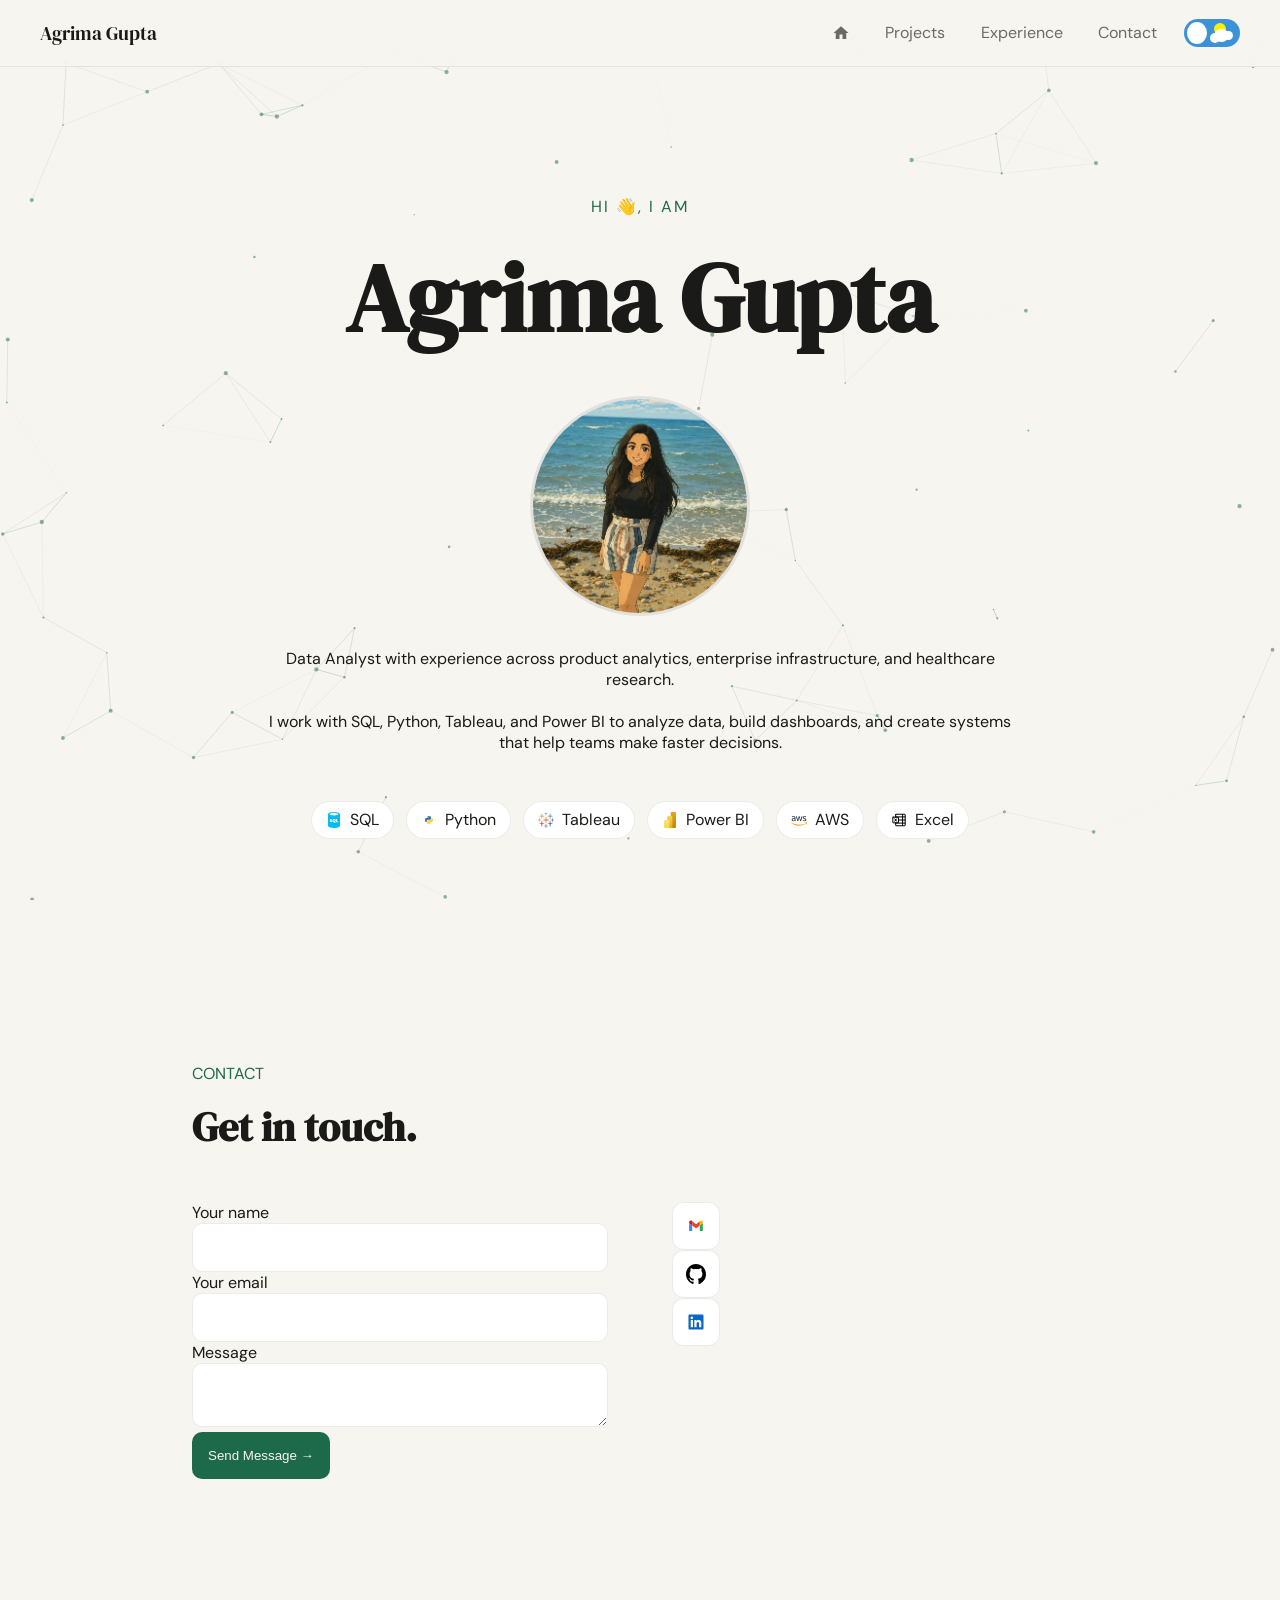
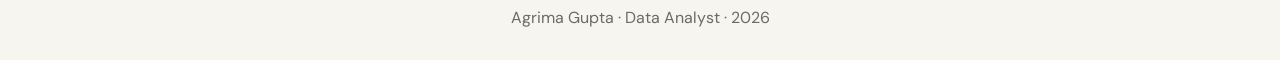
==== index.html @ 303427ef "made changes in style, theme and design" ====
<!DOCTYPE html>
<html lang="en" data-theme="light">
<head>
<meta charset="UTF-8">
<meta name="viewport" content="width=device-width, initial-scale=1.0">
<title>Agrima Gupta</title>

<link href="https://fonts.googleapis.com/css2?family=DM+Serif+Display:ital@0;1&family=DM+Sans:wght@300;400;500&display=swap" rel="stylesheet">
<link rel="stylesheet" href="assets/css/style.css">
</head>

<body>

<canvas id="bg-canvas"></canvas>

<div class="cursor" id="cursor"></div>
<div class="cursor-ring" id="cursorRing"></div>
<div class="scroll-progress" id="scrollProgress"></div>

<!-- NAV -->
<nav>
  <a href="index.html" class="nav-name">Agrima Gupta</a>

  <div class="nav-right">

    <div class="nav-links">
      <a href="index.html" class="nav-icon" aria-label="Home">
        <svg viewBox="0 0 24 24" class="icon">
          <path d="M10 20v-6h4v6h5v-8h3L12 3 2 12h3v8z"/>
        </svg>
      </a>
      <a href="projects.html">Projects</a>
      <a href="experience.html">Experience</a>
      <a href="index.html#contact">Contact</a>
    </div>

    <!-- TOGGLE (UNCHANGED STRUCTURE) -->
    <div class="container">
      <input type="checkbox" id="checkbox">

      <label for="checkbox">
          <!-- Circle that slides left and right to show toggle button state. -->
          <div class="circle"></div>

          <!-- light theme -->
          <div class="light_theme">
              <div class="sun"></div>
              <div class="clouds">
                  <span class="cloud1"></span>
                  <span class="cloud2"></span>
                  <span class="cloud3"></span>
              </div>
          </div>


            <!-- dark theme -->
          <div class="dark_theme">
              <div class="moon"></div>
                <span class="star1"></span>
                <span class="star2"></span>
                <span class="star3"></span>
          </div>     


      </label>
    </div>

  </div>
</nav>

<!-- HERO -->
<div class="hero-wrap">

  <div class="hero hero-new">

    <div class="hero-center">

      <p class="hero-eyebrow">
        Hi 👋, I am
      </p>

      <h1 class="hero-main-title">
        Agrima Gupta
      </h1>

      <div class="photo-area">
        <div class="photo-frame">
          <img src="./assets/images/profile.jpg" alt="Agrima Gupta">
        </div>
      </div>

      <!-- TYPING TEXT -->
      <h2 class="typing-text">
        <span id="typed-text"></span>
      </h2>

      <p class="hero-desc centered-desc">
        Data Analyst with experience across product analytics,
        enterprise infrastructure, and healthcare research.

        <br><br>

        I work with SQL, Python, Tableau, and Power BI to
        analyze data, build dashboards, and create systems
        that help teams make faster decisions.
      </p>

      <!-- SKILLS -->
      <div class="skills-strip centered-skills">

        <span class="skill-tag">
          <img src="assets/icons/sql.svg" alt="">SQL
        </span>

        <span class="skill-tag">
          <img src="assets/icons/python.svg" alt="">Python
        </span>

        <span class="skill-tag">
          <img src="assets/icons/tableau.svg" alt="">Tableau
        </span>

        <span class="skill-tag">
          <img src="assets/icons/powerbi.svg" alt="">Power BI
        </span>

        <span class="skill-tag">
          <img src="assets/icons/aws.svg" alt="">AWS
        </span>

        <span class="skill-tag">
          <img src="assets/icons/excel.svg" alt="">Excel
        </span>

      </div>

    </div>

  </div>

</div>

<!-- CONTACT -->
<section id="contact">

  <div class="fade-in">
    <p class="section-label">Contact</p>
    <h2 class="section-title">Get in touch.</h2>
  </div>

  <div class="contact-layout fade-in">

    <!-- FORM -->
    <form
      action="https://formsubmit.co/agrimagupta2425@gmail.com"
      method="POST"
      class="contact-form"
    >

      <input type="hidden" name="_captcha" value="false">

      <div class="form-group">
        <label class="form-label">Your name</label>
        <input type="text" class="form-input" name="name" required>
      </div>

      <div class="form-group">
        <label class="form-label">Your email</label>
        <input type="email" class="form-input" name="email" required>
      </div>

      <div class="form-group">
        <label class="form-label">Message</label>
        <textarea class="form-textarea" name="message" required></textarea>
      </div>

      <button type="submit" class="form-submit">
        Send Message →
      </button>

    </form>

    <!-- SOCIAL ICONS -->
    <div class="social-icons">

      <a href="mailto:agrimagupta2425@gmail.com" aria-label="Email">
        <img src="assets/icons/mail.svg" alt="">
      </a>

      <a href="https://github.com/Agrima4" target="_blank" aria-label="GitHub">
        <img src="assets/icons/github.svg" alt="">
      </a>

      <a href="https://linkedin.com/in/agrimagupta15" target="_blank" aria-label="LinkedIn">
        <img src="assets/icons/linkedin.svg" alt="">
      </a>

    </div>

  </div>

</section>

<footer>
  <p>Agrima Gupta · Data Analyst · 2026</p>
</footer>
<script src="assets/js/theme.js"></script>
<script src="assets/js/bg.js"></script>
<script src="assets/js/main.js"></script>

</body>
</html>
---- assets/css/style.css ----
/* =========================
   RESET
========================= */
* {
  margin: 0;
  padding: 0;
  box-sizing: border-box;
}

/* =========================
   THEME VARIABLES
========================= */

[data-theme="light"] {
  --bg: #F7F5F0;
  --surface: #FFFFFF;
  --surface2: #F0EDE6;
  --text: #1A1A18;
  --muted: #6B6B65;
  --accent: #1D6A4A;
  --accent-light: #E1F5EE;
  --accent-mid: #0F6E56;
  --accent-glow: rgba(29,106,74,0.1);
  --border: rgba(0,0,0,0.08);
  --border-hover: rgba(29,106,74,0.4);
  --tag-bg: #EEEDFE;
  --tag-text: #3C3489;
  --nav-bg: rgba(247,245,240,0.93);
  --particle-color: rgba(29, 106, 74, 0.55);
  --particle-line: rgba(29, 106, 74, 0.28);
}

[data-theme="dark"] {
  --bg: #0D0D0B;
  --surface: #141412;
  --surface2: #1C1C19;
  --text: #F0EDE6;
  --muted: #807D74;
  --accent: #A78BFA;
  --accent-light: rgba(167,139,250,0.12);
  --accent-mid: #C4B5FD;
  --accent-glow: rgba(167,139,250,0.1);
  --border: rgba(255,255,255,0.07);
  --border-hover: rgba(167,139,250,0.45);
  --tag-bg: rgba(167,139,250,0.14);
  --tag-text: #C4B5FD;
  --nav-bg: rgba(13,13,11,0.93);
  --particle-color: rgba(167, 139, 250, 0.55);
  --particle-line: rgba(167, 139, 250, 0.28);
}

/* =========================
   BASE
========================= */

body {
  font-family: 'DM Sans', sans-serif;
  background: var(--bg);
  color: var(--text);
  overflow-x: hidden;
  transition: background 0.3s ease, color 0.3s ease;
}

html {
  scroll-behavior: smooth;
}

img {
  display: block;
  max-width: 100%;
  height: auto;
}
/* =========================
   NAV
========================= */

nav {
  position: fixed;
  top: 0;
  left: 0;
  right: 0;

  display: flex;
  justify-content: space-between;
  align-items: center;

  padding: 1.2rem 2.5rem;

  background: var(--nav-bg);
  backdrop-filter: blur(14px);

  z-index: 1000;
  border-bottom: 1px solid var(--border);
}

.nav-name {
  font-family: 'DM Serif Display', serif;
  font-size: 1.2rem;
  color: var(--text);
  text-decoration: none;
}

.nav-links {
  display: flex;
  gap: 1.8rem;
  align-items: center;
}

.nav-links a {
  text-decoration: none;
  color: var(--muted);
  transition: color 0.2s ease, transform 0.2s ease;
  padding: 0.3rem 0.2rem;
}

.nav-links a:hover {
  color: var(--accent);
  transform: translateY(-1px);
}
.nav-right {
  display: flex;
  align-items: center;
  gap: 1.5rem;

  flex-wrap: nowrap;
  white-space: nowrap;
}
.nav-links a,
.nav-icon {
  display: flex;
  align-items: center;
  line-height: 1;
}
.nav-icon {
  color: var(--muted);
  display: flex;
  align-items: center;
  justify-content: center;
}

.nav-icon:hover {
  color: var(--accent);
}

.icon {
  width: 18px;
  height: 18px;
  display: block;
  fill: currentColor;
}
/* =========================
   HERO
========================= */

.hero-wrap {
  min-height: 100vh;
  display: flex;
  justify-content: center;
  align-items: center;
  padding: 8rem 2rem;
}

.hero-center {
  max-width: 760px;
  text-align: center;
}

.hero-eyebrow {
  color: var(--accent);
  margin-bottom: 1rem;
  letter-spacing: 0.12em;
  text-transform: uppercase;
}

.hero-main-title {
  font-family: 'DM Serif Display', serif;
  font-size: clamp(3rem, 8vw, 6rem);
}

/* =========================
   PHOTO
========================= */

.photo-frame {
  width: 220px;
  height: 220px;
  border-radius: 50%;
  overflow: hidden;
  margin: 2rem auto;
  border: 3px solid var(--border);
}

.photo-frame img {
  width: 100%;
  height: 100%;
  object-fit: cover;
}

/* =========================
   SKILLS
========================= */

.skills-strip {
  display: flex;
  flex-wrap: wrap;
  justify-content: center;
  gap: 0.7rem;
  margin-top: 3rem;
}

.skill-tag {
  display: inline-flex;
  align-items: center;
  gap: 0.5rem;

  padding: 0.45rem 0.9rem;

  border: 1px solid var(--border);
  border-radius: 999px;

  background: var(--surface);

  white-space: nowrap;
}

.skill-tag img {
  width: 16px;
  height: 16px;

  display: block;
  object-fit: contain;

  flex-shrink: 0;
}
/* =========================
   SECTION
========================= */

section {
  max-width: 960px;
  margin: 0 auto;
  padding: 6rem 2rem;
}

.section-label {
  color: var(--accent);
  text-transform: uppercase;
  margin-bottom: 1rem;
}

.section-title {
  font-family: 'DM Serif Display', serif;
  font-size: 2.5rem;
  margin-bottom: 3rem;
}

/* =========================
   PROJECTS + EXPERIENCE
========================= */

.projects-grid,
.exp-list {
  display: flex;
  flex-direction: column;
  gap: 1.5rem;
}

.project-card,
.exp-item {
  background: var(--surface);
  border: 1px solid var(--border);
  border-radius: 14px;
  padding: 2rem;
  transition: all 0.25s ease;
}

.project-card:hover,
.exp-item:hover {
  transform: translateY(-4px);
  border-color: var(--border-hover);
  box-shadow: 0 10px 30px var(--accent-glow);
}

.project-title,
.exp-role {
  font-family: 'DM Serif Display', serif;
  margin: 0.5rem 0;
}

.project-desc,
.exp-detail {
  color: var(--muted);
  line-height: 1.8;
}

/* =========================
   PORTFOLIO THEME TOGGLE (SCALED DOWN VERSION)
   ========================= */

.container {
    display: flex;
    align-items: center;
    justify-content: center;
}

/* HIDE CHECKBOX */
input[type="checkbox"] {
    display: none;
}

/* MAIN TOGGLE TRACK */
.container label {
    width: 56px;
    height: 28px;

    background-color: #3b92d9;
    display: block;

    border-radius: 999px;
    position: relative;

    cursor: pointer;

    transition: 0.5s ease;

    overflow: hidden;
}

/* SLIDING CIRCLE */
.circle {
    position: absolute;

    width: 20px;
    height: 22px;

    top: 3px;
    left: 3px;

    background-color: #fff;
    border-radius: 50%;

    transition: transform 0.5s ease;
}

/* =========================
   LIGHT THEME ELEMENTS (SCALED)
   ========================= */

.light_theme {
    position: absolute;
    width: 100%;
    height: 100%;

    transition: 0.5s ease;
}

/* SUN */
.sun {
    position: absolute;

    width: 12px;
    height: 12px;

    background-color: rgb(255, 238, 4);
    border-radius: 50%;

    right: 14px;
    top: 4px;

    transition: 0.5s ease;
}

/* CLOUDS GROUP */
.clouds {
    position: absolute;

    width: 24px;
    height: 14px;

    left: 10px;
    top: 6px;

    transition: 0.5s ease;
}

.cloud1,
.cloud2,
.cloud3 {
    position: absolute;
    background-color: #fff;
    border-radius: 50%;
}

.cloud1 {
    width: 10px;
    height: 10px;
    bottom: -4px;
    left: 16px;
}

.cloud2 {
    width: 15px;
    height: 13px;
    bottom: -3px;
    left: 20px;
}

.cloud3 {
    width: 9px;
    height: 9px;
    bottom: -1px;
    left: 30px;
}

/* =========================
   DARK THEME
   ========================= */

.dark_theme {
    opacity: 0;
    transition: 0.5s ease;
    position: absolute;
    width: 100%;
    height: 100%;
}

/* MOON */
.moon {
    position: absolute;

    width: 14px;
    height: 14px;

    background-color: #fff;
    border-radius: 50%;

    left: 10px;
    top: -10px;

    transition: 0.5s ease;
}

.moon::after,
.moon::before {
    content: "";
    position: absolute;
    background-color: #f2f2f2;
    border-radius: 50%;
}

.moon::after {
    width: 3px;
    height: 3px;
    left: 4px;
    top: 3px;
}

.moon::before {
    width: 4px;
    height: 4px;
    left: 6px;
    top: 7px;
}

/* STARS (SCALED DOWN) */
.star1,
.star2,
.star3 {
    position: absolute;
    width: 2px;
    height: 2px;
    background-color: #fff;
    border-radius: 50%;
}

.star1 {
    left: 8px;
    top: 6px;
}

.star2 {
    left: 22px;
    top: 22px;
}

.star3 {
    left: 28px;
    top: 6px;
}

/* =========================
   ANIMATIONS (CHECKBOX STATE)
   ========================= */

/* MOVE KNOB */
input[type="checkbox"]:checked + label .circle {
    transform: translateX(28px);
}

/* DARK MODE BACKGROUND */
input[type="checkbox"]:checked + label {
    background-color: #593ea3;
}

/* LIGHT SCENE OUT */
input[type="checkbox"]:checked + label .light_theme {
    opacity: 0;
}

/* CLOUD SHIFT */
input[type="checkbox"]:checked + label .light_theme .clouds {
    left: 5px;
    top: 10px;
}

/* DARK SCENE IN */
input[type="checkbox"]:checked + label .dark_theme {
    opacity: 1;
}

/* MOON RISE */
input[type="checkbox"]:checked + label .dark_theme .moon {
    top: 6px;
}
  
/* =========================
   CONTACT
========================= */

.contact-layout {
  display: grid;
  grid-template-columns: 1fr 1fr;
  gap: 4rem;
}

.form-input,
.form-textarea {
  width: 100%;
  padding: 1rem;
  border-radius: 10px;
  border: 1px solid var(--border);
  background: var(--surface);
  color: var(--text);
}

.form-submit {
  padding: 1rem;
  border: none;
  border-radius: 10px;
  background: var(--accent);
  color: var(--bg);
  cursor: pointer;
  transition: 0.2s;
}

.form-submit:hover {
  transform: translateY(-2px);
}

/* =========================
   SOCIAL ICONS
========================= */

/* FIX ICON SIZE CONSISTENCY */
.social-icons a {
  width: 48px;
  height: 48px;

  display: flex;
  align-items: center;
  justify-content: center;

  border: 1px solid var(--border);
  border-radius: 12px;

  background: var(--surface);
}

.social-icons img {
  width: 20px;
  height: 20px;

  object-fit: contain;
  display: block;
}

/* =========================
   FOOTER
========================= */

footer {
  padding: 2rem;
  text-align: center;
  color: var(--muted);
}
#bg-canvas {
  position: fixed;
  top: 0;
  left: 0;
  width: 100%;
  height: 100%;
  z-index: 0;
  pointer-events: none;

  opacity: 0.9;
}

/* keep all content above canvas */
nav,
.hero-wrap,
section,
footer {
  position: relative;
  z-index: 1;
}

/* =========================
   MOBILE
========================= */

@media (max-width: 768px) {
  .nav-links {
    display: none;
  }

  .contact-layout {
    grid-template-columns: 1fr;
  }
}
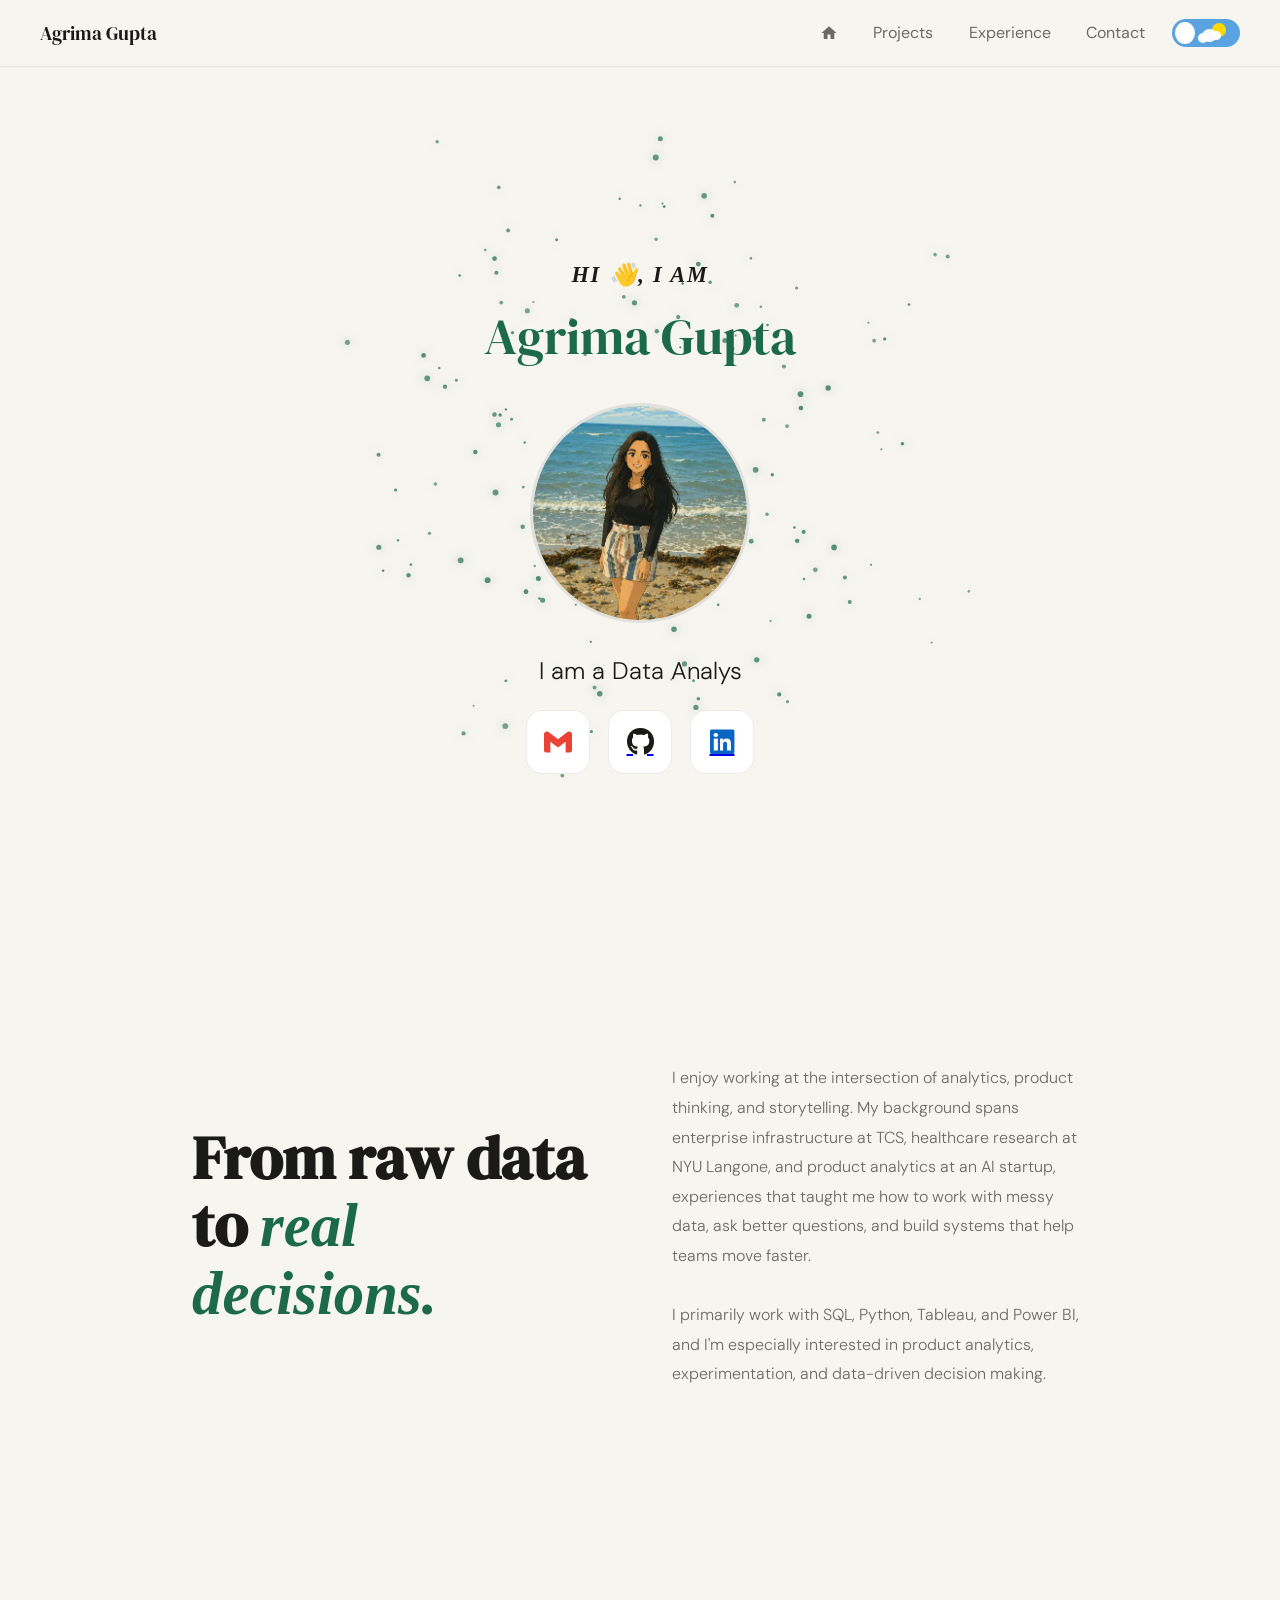
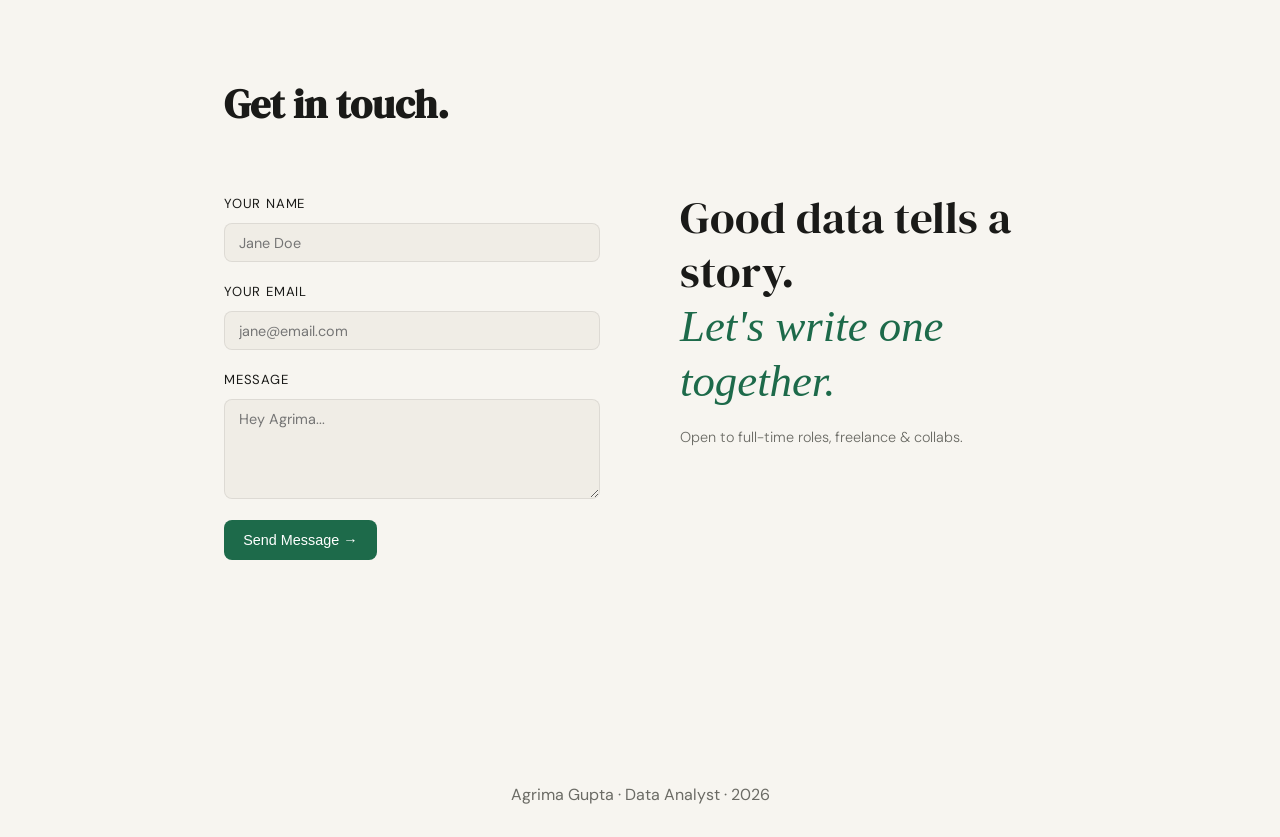
==== commit 35ed5cb9: "made changes to the  home page edited all the three sections" ====
--- a/index.html
+++ b/index.html
@@ -3,8 +3,9 @@
 <head>
 <meta charset="UTF-8">
 <meta name="viewport" content="width=device-width, initial-scale=1.0">
+<meta http-equiv="Cache-Control" content="no-store">
 <title>Agrima Gupta</title>
-
+<link rel="stylesheet" href="https://cdnjs.cloudflare.com/ajax/libs/font-awesome/6.5.0/css/all.min.css">
 <link href="https://fonts.googleapis.com/css2?family=DM+Serif+Display:ital@0;1&family=DM+Sans:wght@300;400;500&display=swap" rel="stylesheet">
 <link rel="stylesheet" href="assets/css/style.css">
 </head>
@@ -69,144 +70,111 @@
 </nav>
 
 <!-- HERO -->
-<div class="hero-wrap">
+<section class="hero-wrap">
 
-  <div class="hero hero-new">
+  <div class="hero-center" id="hero">
 
-    <div class="hero-center">
+    <p class="hero-eyebrow">
+      Hi <span class="wave">👋</span>, I am
+    </p>
 
-      <p class="hero-eyebrow">
-        Hi 👋, I am
+    <h1 class="hero-main-title">
+      Agrima Gupta
+    </h1>
+
+    <div class="photo-frame">
+      <img src="assets/images/profile.jpg" alt="profile"/>
+    </div>
+
+    <h2 class="typing-text">
+      <span id="typed-text"></span>
+    </h2>
+
+    <div class="social-row">
+      <a href="mailto:agrimagupta2425@gmail.com" target="_blank">
+        <svg width="28" height="28" viewBox="0 0 24 24" xmlns="http://www.w3.org/2000/svg">
+          <path d="M24 5.457v13.909c0 .904-.732 1.636-1.636 1.636h-3.819V11.73L12 16.64l-6.545-4.91v9.273H1.636A1.636 1.636 0 0 1 0 19.366V5.457c0-2.023 2.309-3.178 3.927-1.964L12 9.64l8.073-6.147C21.69 2.28 24 3.434 24 5.457z" fill="#EA4335"/>
+        </svg>
+      </a>
+      <a href="https://github.com/Agrima4" target="_blank">
+        <i class="fa-brands fa-github"></i>
+      </a>
+      <a href="https://linkedin.com/in/agrimagupta15" target="_blank">
+        <i class="fa-brands fa-linkedin" style="color:#0A66C2"></i>
+      </a>
+    </div>
+  </div>
+</section>
+
+<!-- ABOUT (CENTERED EDITORIAL STYLE) -->
+<section id="about" class="about-section">
+  <div class="about-left reveal-left">
+    <h1 class="about-title">
+      From raw data<br>
+      to <em>real decisions.</em>
+    </h1>
+  </div>
+
+  <div class="about-right reveal-right">
+    <p class="about-text">
+      I enjoy working at the intersection of analytics, product thinking, and storytelling.
+      My background spans enterprise infrastructure at TCS, healthcare research at NYU Langone,
+      and product analytics at an AI startup, experiences that taught me how to work with messy
+      data, ask better questions, and build systems that help teams move faster.
+      <br><br>
+      I primarily work with SQL, Python, Tableau, and Power BI, and I'm especially interested
+      in product analytics, experimentation, and data-driven decision making.
+    </p>
+  </div>
+</section>
+
+<!-- CONTACT -->
+<section id="contact">
+  <div class="contact-wrapper">
+
+    <!-- LEFT: Form -->
+    <div class="contact-form-wrap">
+      <h2 class="section-title">Get in touch.</h2>
+
+      <form class="contact-form"
+        action="https://formsubmit.co/agrimagupta2425@gmail.com"
+        method="POST">
+
+        <input type="hidden" name="_captcha" value="false">
+
+        <label>Your Name</label>
+        <input type="text" class="form-input" name="name" placeholder="Jane Doe"/>
+
+        <label>Your Email</label>
+        <input type="email" class="form-input" name="email" placeholder="jane@email.com"/>
+
+        <label>Message</label>
+        <textarea class="form-textarea" name="message" placeholder="Hey Agrima..."></textarea>
+
+        <button class="form-submit">Send Message →</button>
+      </form>
+    </div>
+
+    <!-- RIGHT: Tagline -->
+    <div class="contact-quote">
+      <p class="contact-quote-text">
+        Good data tells a story.<br>
+        <em>Let's write one together.</em>
       </p>
-
-      <h1 class="hero-main-title">
-        Agrima Gupta
-      </h1>
-
-      <div class="photo-area">
-        <div class="photo-frame">
-          <img src="./assets/images/profile.jpg" alt="Agrima Gupta">
-        </div>
-      </div>
-
-      <!-- TYPING TEXT -->
-      <h2 class="typing-text">
-        <span id="typed-text"></span>
-      </h2>
-
-      <p class="hero-desc centered-desc">
-        Data Analyst with experience across product analytics,
-        enterprise infrastructure, and healthcare research.
-
-        <br><br>
-
-        I work with SQL, Python, Tableau, and Power BI to
-        analyze data, build dashboards, and create systems
-        that help teams make faster decisions.
-      </p>
-
-      <!-- SKILLS -->
-      <div class="skills-strip centered-skills">
-
-        <span class="skill-tag">
-          <img src="assets/icons/sql.svg" alt="">SQL
-        </span>
-
-        <span class="skill-tag">
-          <img src="assets/icons/python.svg" alt="">Python
-        </span>
-
-        <span class="skill-tag">
-          <img src="assets/icons/tableau.svg" alt="">Tableau
-        </span>
-
-        <span class="skill-tag">
-          <img src="assets/icons/powerbi.svg" alt="">Power BI
-        </span>
-
-        <span class="skill-tag">
-          <img src="assets/icons/aws.svg" alt="">AWS
-        </span>
-
-        <span class="skill-tag">
-          <img src="assets/icons/excel.svg" alt="">Excel
-        </span>
-
-      </div>
-
+      <span class="contact-quote-sub">Open to full-time roles, freelance & collabs.</span>
     </div>
 
   </div>
-
-</div>
-
-<!-- CONTACT -->
-<section id="contact">
-
-  <div class="fade-in">
-    <p class="section-label">Contact</p>
-    <h2 class="section-title">Get in touch.</h2>
-  </div>
-
-  <div class="contact-layout fade-in">
-
-    <!-- FORM -->
-    <form
-      action="https://formsubmit.co/agrimagupta2425@gmail.com"
-      method="POST"
-      class="contact-form"
-    >
-
-      <input type="hidden" name="_captcha" value="false">
-
-      <div class="form-group">
-        <label class="form-label">Your name</label>
-        <input type="text" class="form-input" name="name" required>
-      </div>
-
-      <div class="form-group">
-        <label class="form-label">Your email</label>
-        <input type="email" class="form-input" name="email" required>
-      </div>
-
-      <div class="form-group">
-        <label class="form-label">Message</label>
-        <textarea class="form-textarea" name="message" required></textarea>
-      </div>
-
-      <button type="submit" class="form-submit">
-        Send Message →
-      </button>
-
-    </form>
-
-    <!-- SOCIAL ICONS -->
-    <div class="social-icons">
-
-      <a href="mailto:agrimagupta2425@gmail.com" aria-label="Email">
-        <img src="assets/icons/mail.svg" alt="">
-      </a>
-
-      <a href="https://github.com/Agrima4" target="_blank" aria-label="GitHub">
-        <img src="assets/icons/github.svg" alt="">
-      </a>
-
-      <a href="https://linkedin.com/in/agrimagupta15" target="_blank" aria-label="LinkedIn">
-        <img src="assets/icons/linkedin.svg" alt="">
-      </a>
-
-    </div>
-
-  </div>
-
 </section>
 
 <footer>
-  <p>Agrima Gupta · Data Analyst · 2026</p>
+  Agrima Gupta · Data Analyst · 2026
 </footer>
+
+<script src="assets/js/main.js"></script>
+<script src="assets/js/bg.js"></script>
 <script src="assets/js/theme.js"></script>
-<script src="assets/js/bg.js"></script>
-<script src="assets/js/main.js"></script>
+
 
 </body>
 </html>
--- a/assets/css/style.css
+++ b/assets/css/style.css
@@ -60,6 +60,12 @@
   overflow-x: hidden;
   transition: background 0.3s ease, color 0.3s ease;
 }
+* {
+  transition:
+    background-color 0.3s ease,
+    border-color 0.3s ease,
+    color 0.3s ease;
+}
 
 html {
   scroll-behavior: smooth;
@@ -166,15 +172,122 @@
 }
 
 .hero-eyebrow {
-  color: var(--accent);
-  margin-bottom: 1rem;
-  letter-spacing: 0.12em;
+  color: var(--text);
+  margin-bottom: 0.8rem;
+  letter-spacing: 0.08em;
   text-transform: uppercase;
+  font-size: 1.4rem;
+  font-weight: 700;
+  font-style: italic;
+  font-family: 'DM Serif Display', serif;
+
+  /* accent highlight underline */
+  /* display: inline-block;
+  border-bottom: 2px solid var(--accent);
+  padding-bottom: 0.2rem; */
 }
 
 .hero-main-title {
   font-family: 'DM Serif Display', serif;
-  font-size: clamp(3rem, 8vw, 6rem);
+  font-size: clamp(2rem, 5vw, 3.2rem);
+  font-weight: 400;
+  color: var(--accent);
+}
+/* HERO REVEAL */
+
+.hero-center {
+  opacity: 0;
+  transform: translateY(20px) scale(0.98);
+  filter: blur(8px);
+
+  transition:
+    opacity 0.8s ease,
+    transform 0.8s ease;
+}
+
+.hero-center.reveal {
+  opacity: 1;
+  transform: translateY(0) scale(1);
+  filter: blur(0);
+}
+/* ABOUT SECTION LAYOUT */
+.about-section {
+  max-width: 960px;
+  margin: 0 auto;
+  padding: 6rem 2rem;
+  display: grid;
+  grid-template-columns: 1fr 1fr;
+  gap: 4rem;
+  align-items: center;
+}
+
+.about-title {
+  font-family: 'DM Serif Display', serif;
+  font-size: clamp(2.2rem, 5vw, 3.8rem);
+  line-height: 1.1;
+  color: var(--text);
+}
+
+.about-title em {
+  font-style: italic;
+  color: var(--accent);
+}
+
+.about-text {
+  color: var(--muted);
+  line-height: 1.85;
+  font-size: 1rem;
+  font-weight: 300;
+}
+
+/* SCROLL ANIMATIONS */
+.reveal-left,
+.reveal-right {
+  opacity: 0;
+  transform: translateY(30px);
+  transition: opacity 0.7s ease, transform 0.7s ease;
+}
+
+.reveal-right {
+  transition-delay: 0.15s;  /* slight delay so right comes in after left */
+}
+
+.reveal-left.visible,
+.reveal-right.visible {
+  opacity: 1;
+  transform: translateY(0);
+}
+
+/* MOBILE */
+@media (max-width: 768px) {
+  .about-section {
+    grid-template-columns: 1fr;
+    gap: 2rem;
+  }
+}
+.typing-text {
+  font-weight: 300;
+}
+
+/* CANVAS */
+
+#bg-canvas {
+  position: fixed;
+  inset: 0;
+  width: 100%;
+  height: 100%;
+  z-index: 0;
+  pointer-events: none;
+}
+
+/* KEEP CONTENT ABOVE CANVAS */
+
+nav,
+.hero-wrap,
+section,
+footer {
+  position: relative;
+  z-index: 1;
 }
 
 /* =========================
@@ -310,10 +423,11 @@
 
 /* MAIN TOGGLE TRACK */
 .container label {
-    width: 56px;
+    width: 68px;
     height: 28px;
 
-    background-color: #3b92d9;
+    /* background-color: #3b92d9; */
+    background-color: #5ba3e0;
     display: block;
 
     border-radius: 999px;
@@ -358,10 +472,11 @@
 .sun {
     position: absolute;
 
-    width: 12px;
-    height: 12px;
-
-    background-color: rgb(255, 238, 4);
+    width: 14px;
+    height: 14px;
+
+    /* background-color: rgb(255, 238, 4); */
+    background-color: #FFD700;
     border-radius: 50%;
 
     right: 14px;
@@ -387,7 +502,8 @@
 .cloud2,
 .cloud3 {
     position: absolute;
-    background-color: #fff;
+    /* background-color: #fff; */
+    background-color: rgba(255,255,255,0.95);
     border-radius: 50%;
 }
 
@@ -494,7 +610,7 @@
 
 /* MOVE KNOB */
 input[type="checkbox"]:checked + label .circle {
-    transform: translateX(28px);
+    transform: translateX(40px);
 }
 
 /* DARK MODE BACKGROUND */
@@ -527,61 +643,145 @@
    CONTACT
 ========================= */
 
-.contact-layout {
+.contact-wrapper {
   display: grid;
   grid-template-columns: 1fr 1fr;
-  gap: 4rem;
+  gap: 5rem;
+  align-items: center;
+  max-width: 960px;
+  margin: 0 auto;
+  padding: 6rem 2rem;
+}
+
+/* FORM — compact inputs */
+.contact-form {
+  display: flex;
+  flex-direction: column;
+  gap: 0.3rem;
+}
+
+.contact-form label {
+  font-size: 0.82rem;
+  color: var(--muted);
+  margin-top: 0.8rem;
+  text-transform: uppercase;
+  letter-spacing: 0.06em;
 }
 
 .form-input,
 .form-textarea {
   width: 100%;
-  padding: 1rem;
-  border-radius: 10px;
+  padding: 0.6rem 0.85rem;
+  border-radius: 8px;
   border: 1px solid var(--border);
-  background: var(--surface);
+  background: var(--surface2);
   color: var(--text);
+  font-size: 0.9rem;
+  font-family: 'DM Sans', sans-serif;
+  transition: border-color 0.2s;
+}
+
+.form-input:focus,
+.form-textarea:focus {
+  outline: none;
+  border-color: var(--accent);
+}
+
+/* DARK MODE — more visible */
+[data-theme="dark"] .form-input,
+[data-theme="dark"] .form-textarea {
+  background: #1e1e1c;
+  border-color: rgba(255,255,255,0.12);
+  color: #F0EDE6;
+}
+
+[data-theme="dark"] .form-input::placeholder,
+[data-theme="dark"] .form-textarea::placeholder {
+  color: rgba(240,237,230,0.3);
+}
+
+.form-textarea {
+  min-height: 100px;
+  resize: vertical;
 }
 
 .form-submit {
-  padding: 1rem;
+  margin-top: 1rem;
+  padding: 0.75rem 1.2rem;
   border: none;
-  border-radius: 10px;
+  border-radius: 8px;
   background: var(--accent);
-  color: var(--bg);
+  color: #fff;
+  font-size: 0.9rem;
   cursor: pointer;
+  align-self: flex-start;   /* button only as wide as its text */
   transition: 0.2s;
 }
 
 .form-submit:hover {
   transform: translateY(-2px);
-}
-
-/* =========================
-   SOCIAL ICONS
-========================= */
-
-/* FIX ICON SIZE CONSISTENCY */
-.social-icons a {
-  width: 48px;
-  height: 48px;
-
-  display: flex;
-  align-items: center;
-  justify-content: center;
-
-  border: 1px solid var(--border);
-  border-radius: 12px;
-
-  background: var(--surface);
-}
-
-.social-icons img {
-  width: 20px;
-  height: 20px;
-
-  object-fit: contain;
+  opacity: 0.9;
+}
+
+/* RIGHT TAGLINE */
+.contact-quote {
+  display: flex;
+  flex-direction: column;
+  gap: 1.2rem;
+}
+
+.contact-quote-text {
+  font-family: 'DM Serif Display', serif;
+  font-size: clamp(1.8rem, 3.5vw, 2.8rem);
+  line-height: 1.2;
+  color: var(--text);
+}
+
+.contact-quote-text em {
+  font-style: italic;
+  color: var(--accent);
+}
+
+.contact-quote-sub {
+  font-size: 0.9rem;
+  color: var(--muted);
+  font-weight: 300;
+}
+
+/* MOBILE */
+@media (max-width: 768px) {
+  .contact-wrapper {
+    grid-template-columns: 1fr;
+    gap: 3rem;
+  }
+
+  .contact-quote {
+    order: -1;  /* tagline above form on mobile */
+  }
+}
+
+
+/* FIX WAVE ANIMATION */
+.wave {
+  display: inline-block;
+  animation: wave 2s infinite;
+  transform-origin: 70% 70%;
+}
+
+@keyframes wave {
+  0% { transform: rotate(0deg); }
+  15% { transform: rotate(15deg); }
+  30% { transform: rotate(-10deg); }
+  45% { transform: rotate(12deg); }
+  60% { transform: rotate(-6deg); }
+  100% { transform: rotate(0deg); }
+}
+
+/* CONTACT SPACING FIX */
+.contact-form label {
   display: block;
+  margin: 1rem 0 0.4rem;
+  color: var(--text);
 }
 
 /* =========================
@@ -592,17 +792,6 @@
   padding: 2rem;
   text-align: center;
   color: var(--muted);
-}
-#bg-canvas {
-  position: fixed;
-  top: 0;
-  left: 0;
-  width: 100%;
-  height: 100%;
-  z-index: 0;
-  pointer-events: none;
-
-  opacity: 0.9;
 }
 
 /* keep all content above canvas */
@@ -613,7 +802,56 @@
   position: relative;
   z-index: 1;
 }
-
+/* SOCIAL ICON ROW */
+.social-row {
+  display: flex;
+  justify-content: center;
+  gap: 18px;
+  margin-top: 1.5rem;
+}
+
+.social-row a {
+  width: 64px;
+  height: 64px;
+  display: flex;
+  align-items: center;
+  justify-content: center;
+
+  border-radius: 16px;
+  border: 1px solid var(--border);
+  background: var(--surface);
+
+  transition: 0.25s ease;
+}
+
+.social-row a:hover {
+  transform: translateY(-3px);
+  border-color: var(--accent);
+}
+
+.social-row a svg {
+  width: 28px;
+  height: 28px;
+  transition: 0.25s ease;
+}
+.social-row a i {
+  font-size: 28px;
+  transition: 0.25s ease;
+}
+
+/* GitHub flips to white in dark mode */
+[data-theme="dark"] .social-row a:nth-child(2) i {
+  color: #ffffff;
+}
+
+/* Light mode GitHub is black */
+.social-row a:nth-child(2) i {
+  color: #1A1A18;
+}
+/* FIX DARK MODE ICON VISIBILITY */
+/* [data-theme="dark"] .social-row img {
+  filter: brightness(0) invert(1);
+} */
 /* =========================
    MOBILE
 ========================= */
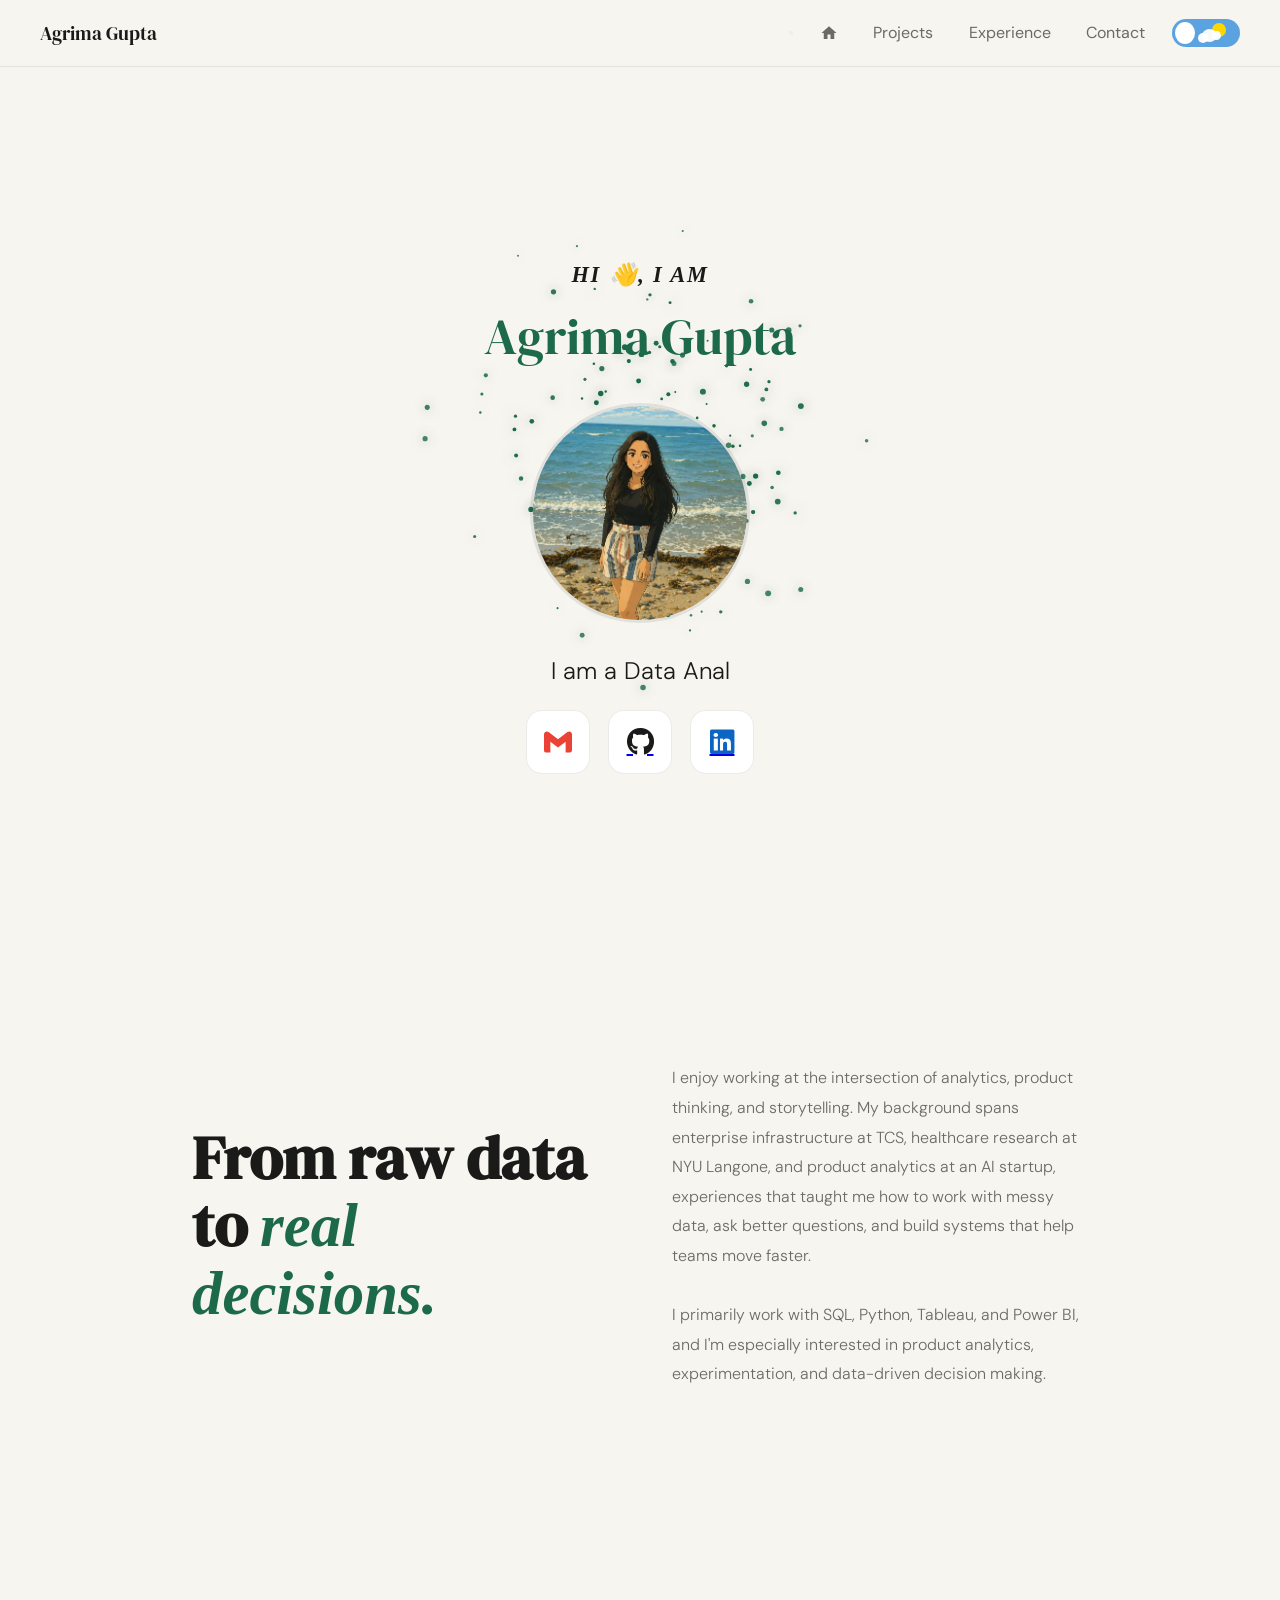
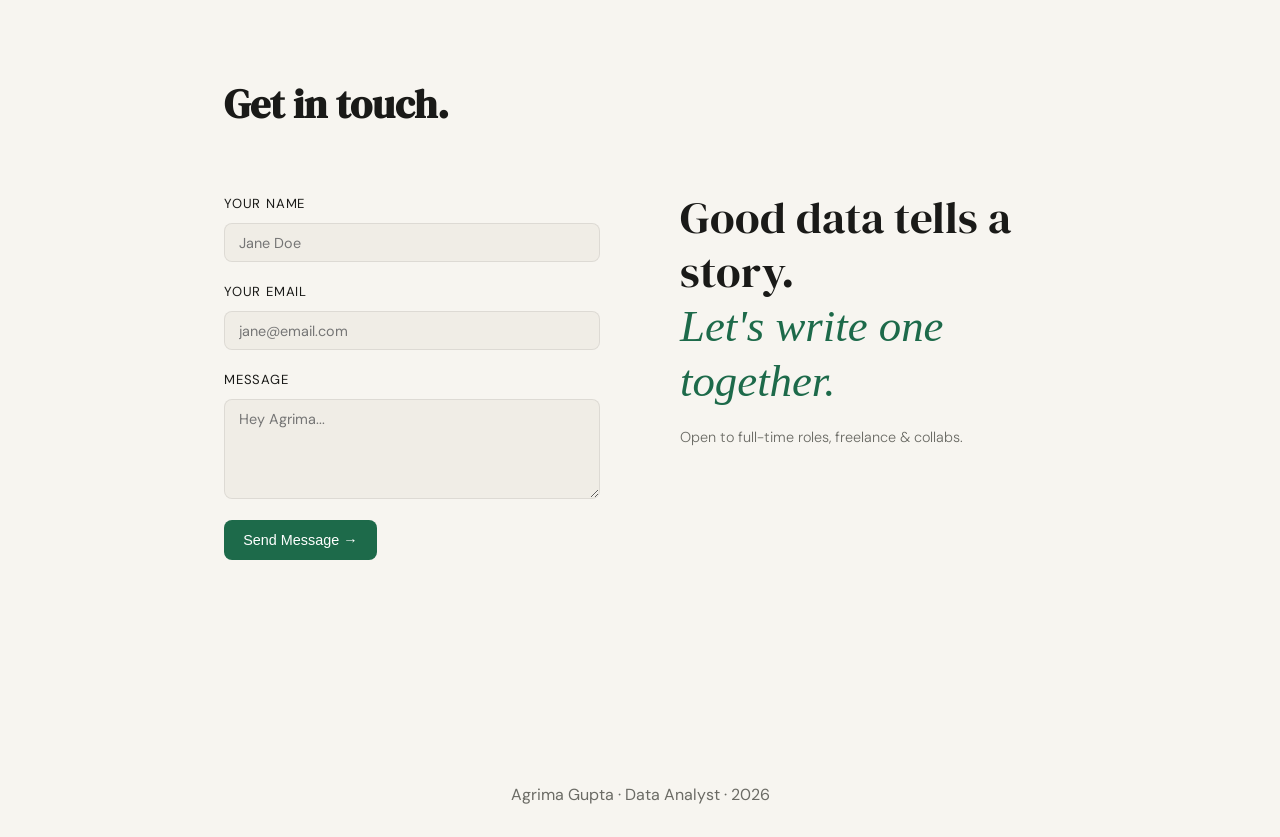
==== commit 18f521eb: "added mobile view" ====
--- a/index.html
+++ b/index.html
@@ -23,8 +23,14 @@
   <a href="index.html" class="nav-name">Agrima Gupta</a>
 
   <div class="nav-right">
+    <!-- HAMBURGER -->
+    <button class="hamburger" id="hamburger" aria-label="Menu">
+      <span></span>
+      <span></span>
+      <span></span>
+    </button>
 
-    <div class="nav-links">
+    <div class="nav-links" id="navLinks">
       <a href="index.html" class="nav-icon" aria-label="Home">
         <svg viewBox="0 0 24 24" class="icon">
           <path d="M10 20v-6h4v6h5v-8h3L12 3 2 12h3v8z"/>
@@ -34,6 +40,8 @@
       <a href="experience.html">Experience</a>
       <a href="index.html#contact">Contact</a>
     </div>
+
+  
 
     <!-- TOGGLE (UNCHANGED STRUCTURE) -->
     <div class="container">
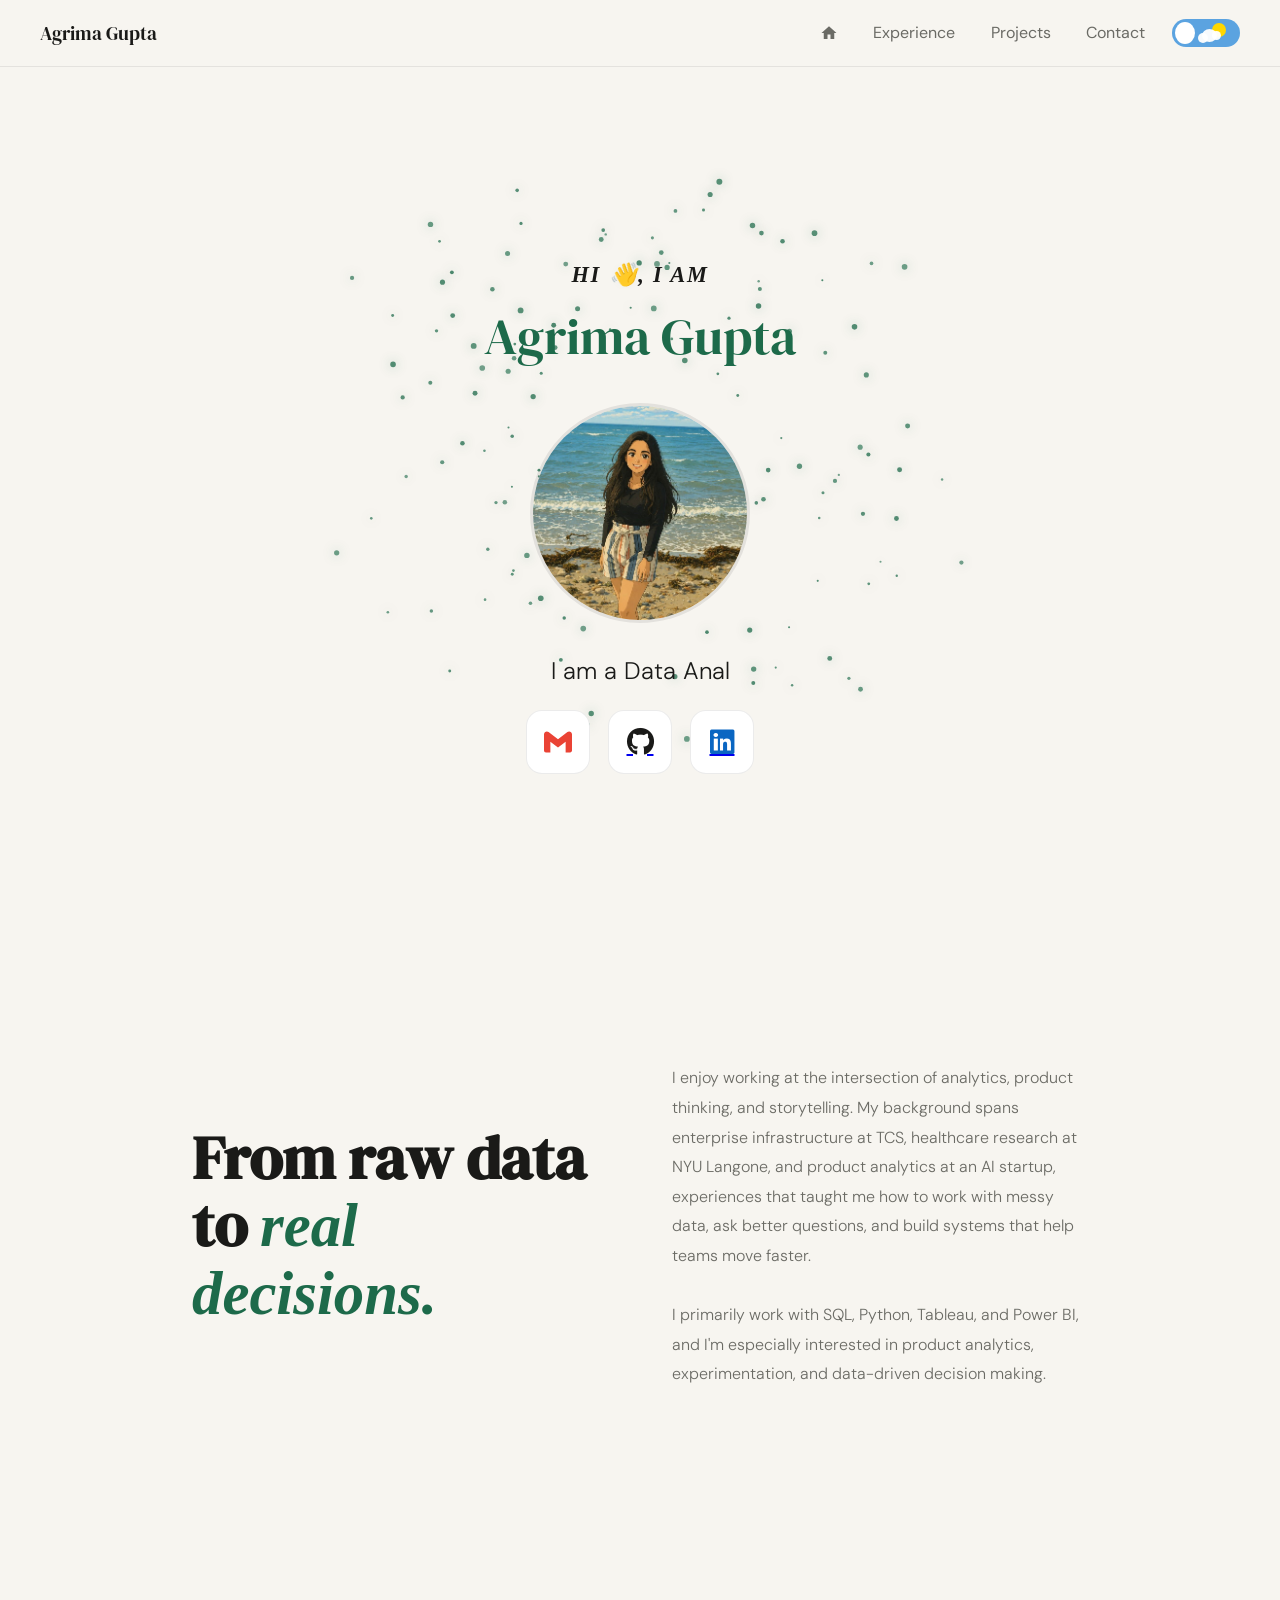
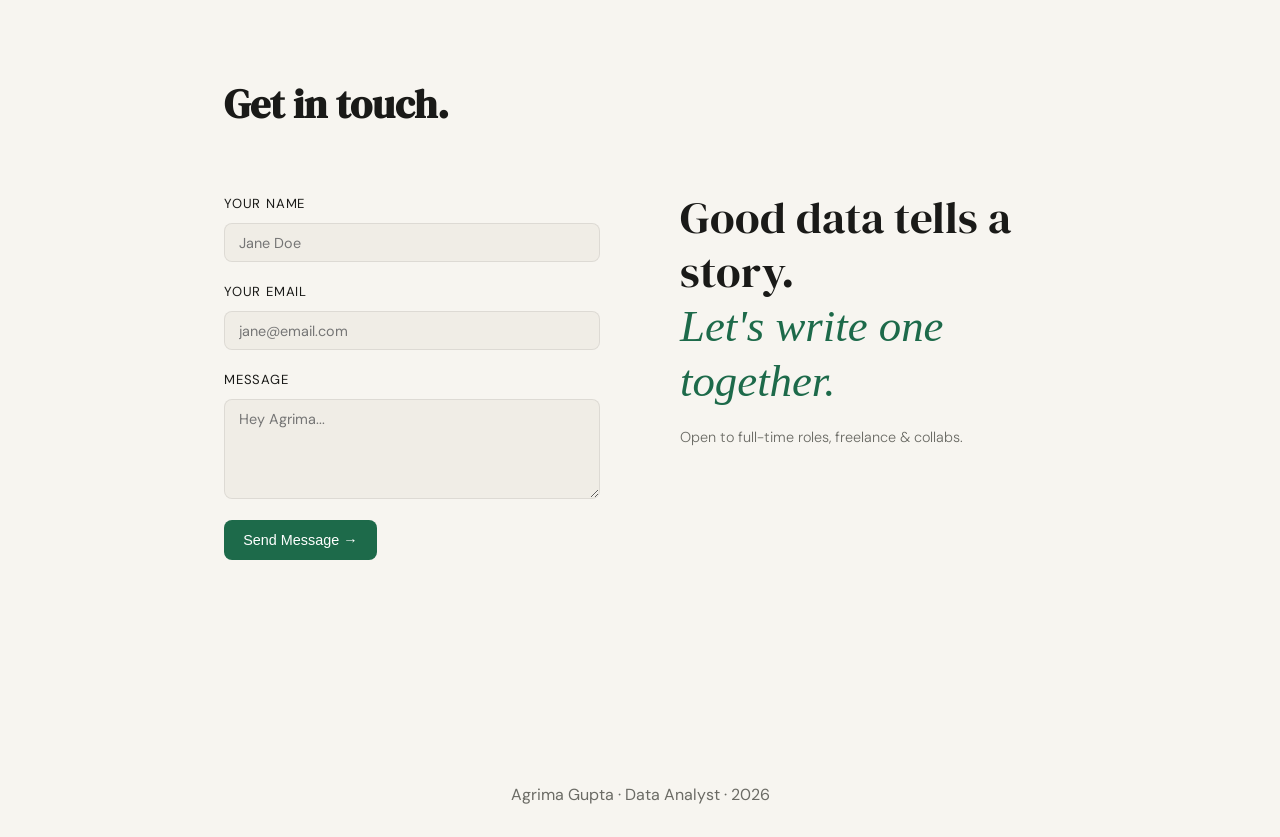
==== commit e224d6b0: "made changes in the menu" ====
--- a/index.html
+++ b/index.html
@@ -36,8 +36,9 @@
           <path d="M10 20v-6h4v6h5v-8h3L12 3 2 12h3v8z"/>
         </svg>
       </a>
+      
+      <a href="experience.html">Experience</a>
       <a href="projects.html">Projects</a>
-      <a href="experience.html">Experience</a>
       <a href="index.html#contact">Contact</a>
     </div>
 
--- a/assets/css/style.css
+++ b/assets/css/style.css
@@ -154,6 +154,69 @@
   display: block;
   fill: currentColor;
 }
+/* HAMBURGER BUTTON */
+.hamburger {
+  display: none;
+  flex-direction: column;
+  gap: 5px;
+  background: none;
+  border: none;
+  cursor: pointer;
+  padding: 4px;
+  z-index: 1001;
+}
+
+.hamburger span {
+  display: block;
+  width: 22px;
+  height: 2px;
+  background: var(--text);
+  border-radius: 2px;
+  transition: 0.3s ease;
+}
+
+/* HAMBURGER OPEN STATE */
+.hamburger.open span:nth-child(1) {
+  transform: translateY(7px) rotate(45deg);
+}
+.hamburger.open span:nth-child(2) {
+  opacity: 0;
+}
+.hamburger.open span:nth-child(3) {
+  transform: translateY(-7px) rotate(-45deg);
+}
+
+@media (max-width: 768px) {
+  .hamburger {
+    display: flex;
+  }
+
+  .nav-links {
+    display: none;
+    position: fixed;
+    top: 0;
+    left: 0;
+    right: 0;
+    bottom: 0;
+    background: var(--bg);
+    flex-direction: column;
+    align-items: center;
+    justify-content: center;
+    gap: 2.5rem;
+    z-index: 999;
+    padding-top: 80px;
+    font-size: 1.4rem;
+  }
+
+  .nav-links.open {
+    display: flex;
+  }
+
+  .nav-links a {
+    color: var(--text);
+    font-size: 1.4rem;
+  }
+}
 /* =========================
    HERO
 ========================= */
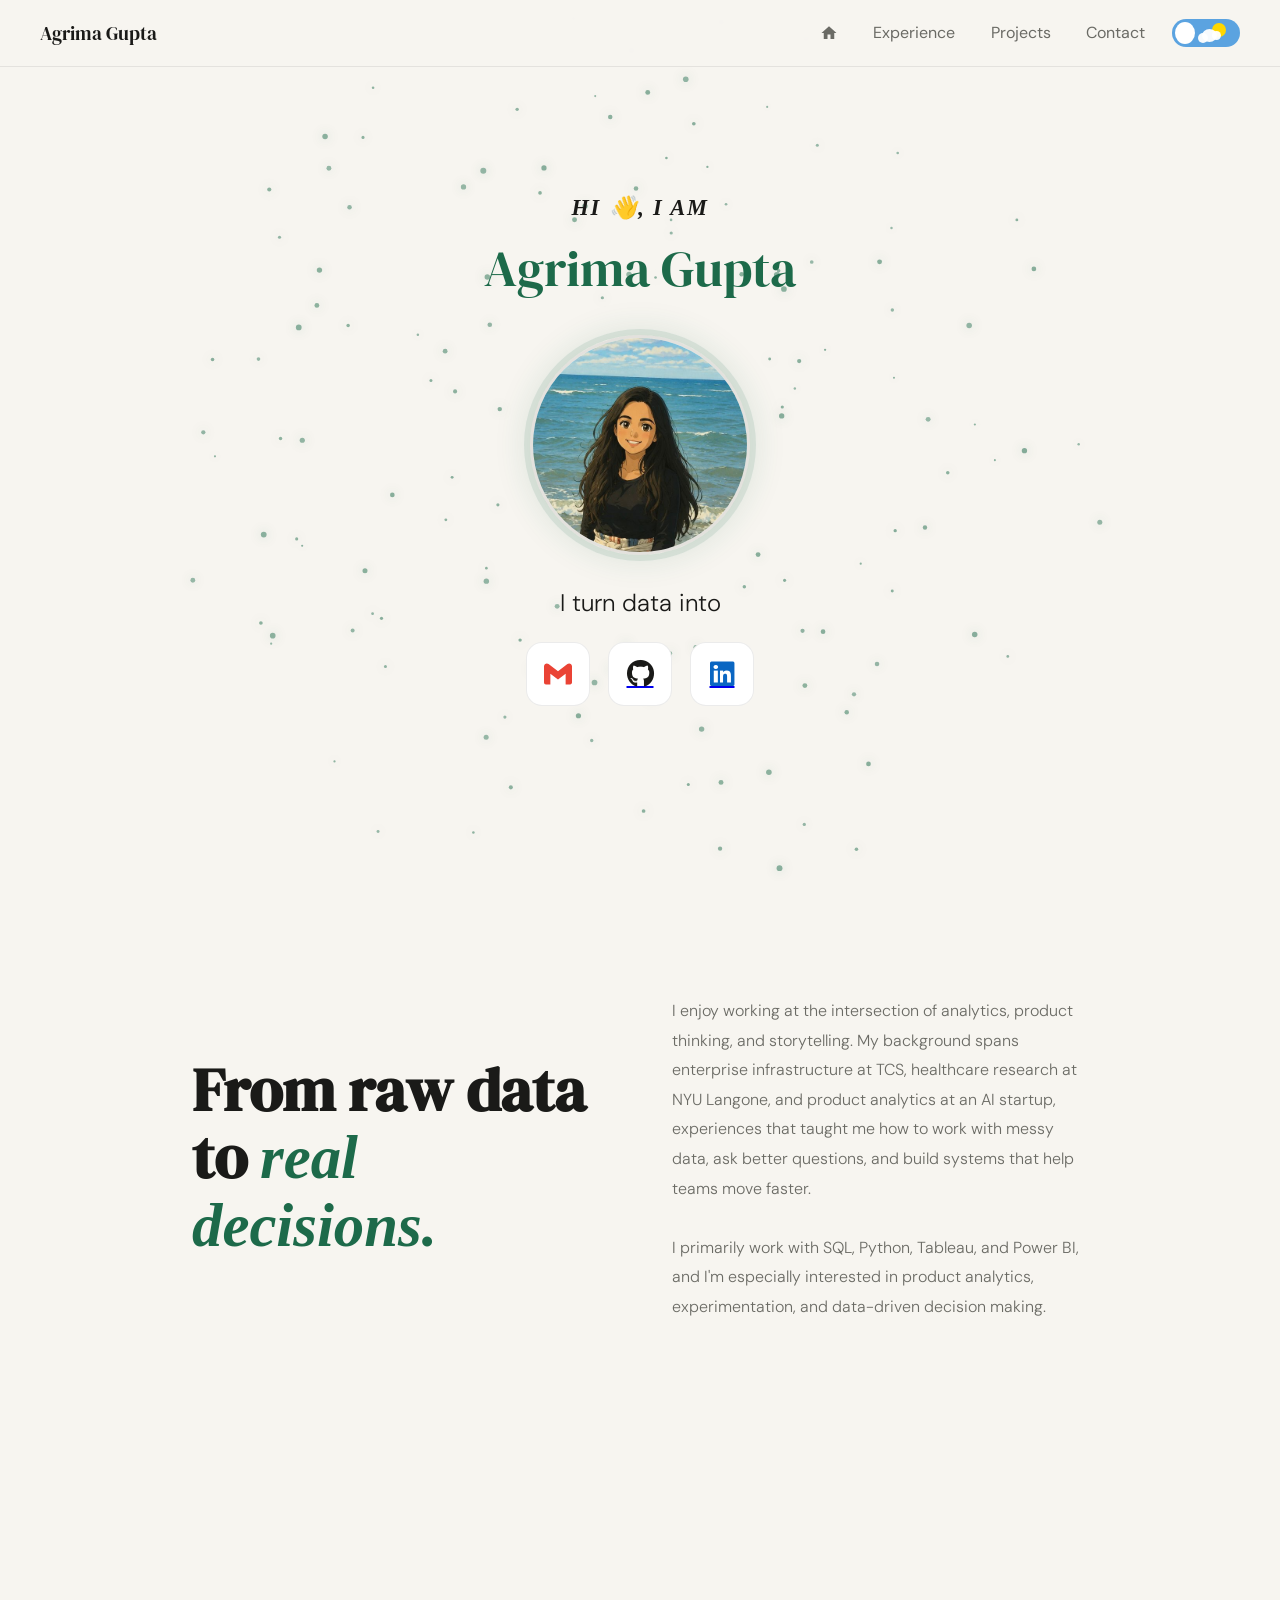
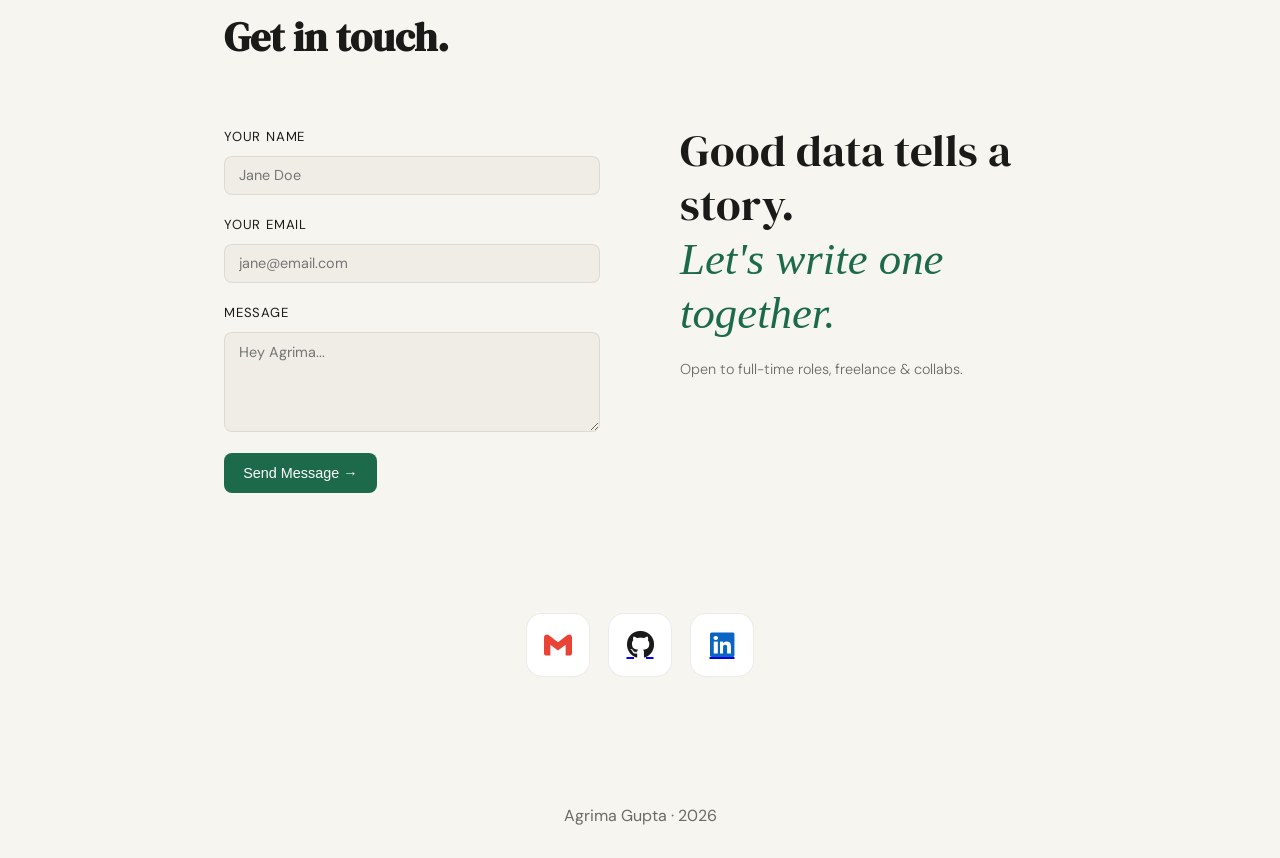
==== commit 2bed5d73: "updated the experince section" ====
--- a/index.html
+++ b/index.html
@@ -142,7 +142,7 @@
   <div class="contact-wrapper">
 
     <!-- LEFT: Form -->
-    <div class="contact-form-wrap">
+    <div class="contact-form-wrap fade-up">
       <h2 class="section-title">Get in touch.</h2>
 
       <form class="contact-form"
@@ -162,22 +162,39 @@
 
         <button class="form-submit">Send Message →</button>
       </form>
+      <!-- SOCIAL ICONS -->
+  
     </div>
 
     <!-- RIGHT: Tagline -->
-    <div class="contact-quote">
+    <div class="contact-quote fade-up">
       <p class="contact-quote-text">
         Good data tells a story.<br>
         <em>Let's write one together.</em>
       </p>
       <span class="contact-quote-sub">Open to full-time roles, freelance & collabs.</span>
-    </div>
-
-  </div>
+        
+    </div>
+
+  </div>
+
+      <div class="social-row contact-social">
+        <a href="mailto:agrimagupta2425@gmail.com" target="_blank">
+          <svg width="28" height="28" viewBox="0 0 24 24" xmlns="http://www.w3.org/2000/svg">
+            <path d="M24 5.457v13.909c0 .904-.732 1.636-1.636 1.636h-3.819V11.73L12 16.64l-6.545-4.91v9.273H1.636A1.636 1.636 0 0 1 0 19.366V5.457c0-2.023 2.309-3.178 3.927-1.964L12 9.64l8.073-6.147C21.69 2.28 24 3.434 24 5.457z" fill="#EA4335"/>
+          </svg>
+        </a>
+        <a href="https://github.com/Agrima4" target="_blank">
+          <i class="fa-brands fa-github"></i>
+        </a>
+        <a href="https://linkedin.com/in/agrimagupta15" target="_blank">
+          <i class="fa-brands fa-linkedin" style="color:#0A66C2"></i>
+        </a>
+      </div>
 </section>
 
 <footer>
-  Agrima Gupta · Data Analyst · 2026
+  Agrima Gupta · 2026
 </footer>
 
 <script src="assets/js/main.js"></script>
--- a/assets/css/style.css
+++ b/assets/css/style.css
@@ -204,7 +204,7 @@
     justify-content: center;
     gap: 2.5rem;
     z-index: 999;
-    padding-top: 80px;
+    padding-top: 100px;
     font-size: 1.4rem;
   }
 
@@ -217,6 +217,7 @@
     font-size: 1.4rem;
   }
 }
+
 /* =========================
    HERO
 ========================= */
@@ -345,7 +346,7 @@
 
 /* KEEP CONTENT ABOVE CANVAS */
 
-nav,
+
 .hero-wrap,
 section,
 footer {
@@ -357,14 +358,14 @@
    PHOTO
 ========================= */
 
-.photo-frame {
+/* .photo-frame {
   width: 220px;
   height: 220px;
   border-radius: 50%;
   overflow: hidden;
   margin: 2rem auto;
   border: 3px solid var(--border);
-}
+} */
 
 .photo-frame img {
   width: 100%;
@@ -434,39 +435,174 @@
    PROJECTS + EXPERIENCE
 ========================= */
 
-.projects-grid,
-.exp-list {
+/* EXPERIENCE PAGE */
+.exp-page {
+  max-width: 860px;
+  margin: 0 auto;
+  padding: 8rem 2rem 4rem;
+}
+
+.resume-row {
+  display: flex;
+  justify-content: flex-end;
+  margin-bottom: 3rem;
+}
+
+.resume-btn {
+  display: inline-flex;
+  align-items: center;
+  gap: 0.5rem;
+  padding: 0.65rem 1.2rem;
+  border-radius: 8px;
+  border: 1px solid var(--accent);
+  color: var(--accent);
+  text-decoration: none;
+  font-size: 0.9rem;
+  font-weight: 500;
+  transition: 0.2s ease;
+}
+
+.resume-btn:hover {
+  background: var(--accent);
+  color: #fff;
+}
+
+.exp-section-header {
+  margin: 3rem 0 1.5rem;
+}
+
+.exp-section-header .section-title {
+  margin-bottom: 0;
+}
+
+.exp-cards {
   display: flex;
   flex-direction: column;
-  gap: 1.5rem;
-}
-
-.project-card,
-.exp-item {
+  gap: 1rem;
+}
+
+/* CARD */
+.exp-card {
   background: var(--surface);
   border: 1px solid var(--border);
   border-radius: 14px;
-  padding: 2rem;
-  transition: all 0.25s ease;
-}
-
-.project-card:hover,
-.exp-item:hover {
-  transform: translateY(-4px);
+  padding: 1.5rem;
+  display: flex;
+  gap: 1.2rem;
+  align-items: flex-start;
+  transition: transform 0.25s ease, box-shadow 0.25s ease, border-color 0.25s ease;
+}
+
+.exp-card:hover {
+  transform: translateY(-3px);
   border-color: var(--border-hover);
   box-shadow: 0 10px 30px var(--accent-glow);
 }
 
-.project-title,
-.exp-role {
+.exp-card-logo {
+  width: 56px;
+  height: 56px;
+  border-radius: 12px;
+  background: #ffffff;
+  border: 1px solid var(--border);
+  display: flex;
+  align-items: center;
+  justify-content: center;
+  font-size: 11px;
+  font-weight: 500;
+  color: var(--muted);
+  flex-shrink: 0;
+  overflow: hidden;
+}
+
+.exp-card-logo img {
+  width: 100%;
+  height: 100%;
+  object-fit: contain;
+  padding: 1px;
+}
+.exp-card-body {
+  flex: 1;
+}
+
+.exp-card-top {
+  display: flex;
+  justify-content: space-between;
+  align-items: flex-start;
+  gap: 1rem;
+  flex-wrap: wrap;
+  margin-bottom: 0.6rem;
+}
+
+.exp-card-role {
   font-family: 'DM Serif Display', serif;
-  margin: 0.5rem 0;
-}
-
-.project-desc,
-.exp-detail {
+  font-size: 1.1rem;
+  color: var(--text);
+  margin: 0 0 2px;
+}
+
+.exp-card-company {
+  font-size: 0.88rem;
+  color: var(--accent);
+  margin: 0;
+  font-weight: 500;
+}
+
+.exp-card-date {
+  font-size: 0.82rem;
+  color: var(--muted);
+  white-space: nowrap;
+}
+
+.exp-card-desc {
+  font-size: 0.92rem;
   color: var(--muted);
   line-height: 1.8;
+  margin: 0 0 0.8rem;
+}
+
+.exp-tags {
+  display: flex;
+  flex-wrap: wrap;
+  gap: 0.4rem;
+}
+
+.exp-tags span {
+  font-size: 0.78rem;
+  padding: 0.25rem 0.7rem;
+  border-radius: 999px;
+  background: var(--accent-light);
+  color: var(--accent);
+  font-weight: 500;
+}
+
+/* FADE UP ANIMATION */
+.fade-up {
+  opacity: 0;
+  transform: translateY(24px);
+  transition: opacity 0.6s ease, transform 0.6s ease;
+}
+
+.fade-up.visible {
+  opacity: 1;
+  transform: translateY(0);
+}
+
+/* MOBILE */
+@media (max-width: 768px) {
+  .exp-card {
+    flex-direction: column;
+    gap: 0.8rem;
+  }
+
+  .exp-card-top {
+    flex-direction: column;
+    gap: 0.2rem;
+  }
+
+  .resume-row {
+    justify-content: flex-start;
+  }
 }
 
 /* =========================
@@ -810,6 +946,35 @@
   color: var(--muted);
   font-weight: 300;
 }
+/* CONTACT SOCIAL ROW — left aligned, smaller than hero */
+.contact-social {
+  justify-content: center;
+  margin-top: 1.5rem;
+}
+
+.contact-social a {
+  width: 44px;
+  height: 44px;
+  border-radius: 10px;
+}
+
+/* PHOTO GLOW */
+.photo-frame {
+  width: 220px;
+  height: 220px;
+  border-radius: 50%;
+  overflow: hidden;
+  margin: 2rem auto;
+  border: 3px solid var(--border);
+  box-shadow: 0 0 0 6px var(--accent-glow),
+              0 0 30px 8px var(--accent-glow);
+  transition: box-shadow 0.3s ease;
+}
+
+.photo-frame:hover {
+  box-shadow: 0 0 0 8px var(--accent-glow),
+              0 0 45px 12px var(--accent-glow);
+}
 
 /* MOBILE */
 @media (max-width: 768px) {
@@ -858,7 +1023,7 @@
 }
 
 /* keep all content above canvas */
-nav,
+
 .hero-wrap,
 section,
 footer {
@@ -915,16 +1080,4 @@
 /* [data-theme="dark"] .social-row img {
   filter: brightness(0) invert(1);
 } */
-/* =========================
-   MOBILE
-========================= */
-
-@media (max-width: 768px) {
-  .nav-links {
-    display: none;
-  }
-
-  .contact-layout {
-    grid-template-columns: 1fr;
-  }
-}+/*
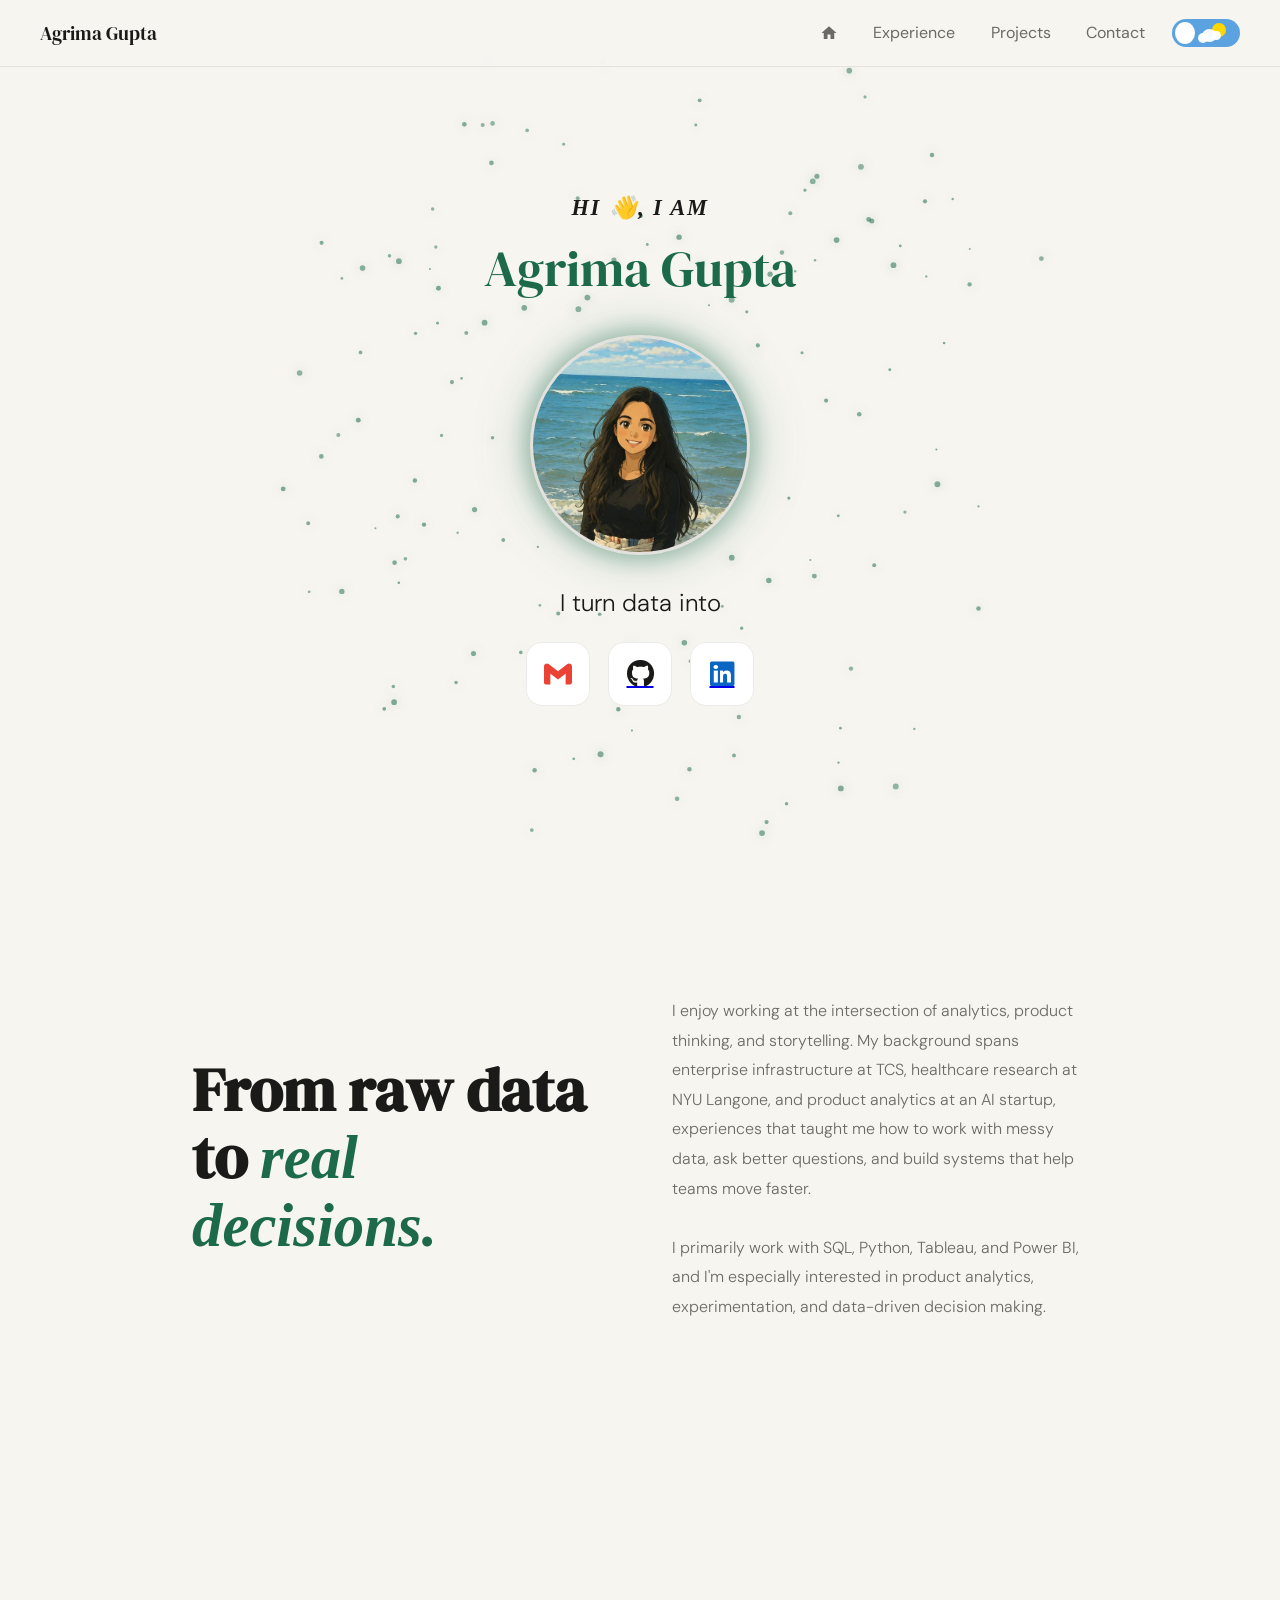
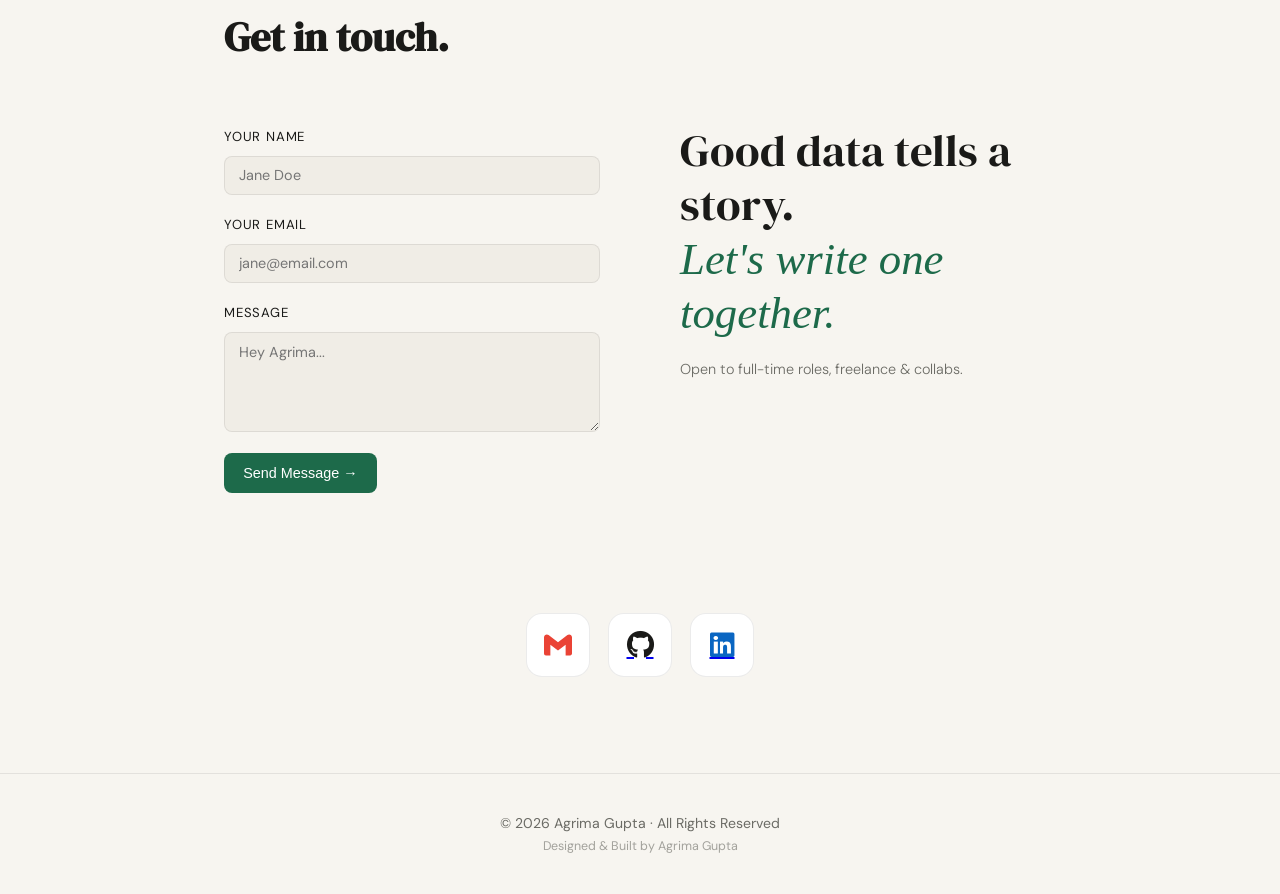
==== commit 07724fa8: "made changes to footer in all the html files" ====
--- a/index.html
+++ b/index.html
@@ -194,7 +194,8 @@
 </section>
 
 <footer>
-  Agrima Gupta · 2026
+  <p>© 2026 Agrima Gupta · All Rights Reserved</p>
+  <p class="footer-sub">Designed & Built by Agrima Gupta</p>
 </footer>
 
 <script src="assets/js/main.js"></script>
--- a/assets/css/style.css
+++ b/assets/css/style.css
@@ -163,7 +163,7 @@
   border: none;
   cursor: pointer;
   padding: 4px;
-  z-index: 1001;
+  z-index: 1003;
 }
 
 .hamburger span {
@@ -196,16 +196,16 @@
     position: fixed;
     top: 0;
     left: 0;
-    right: 0;
-    bottom: 0;
-    background: var(--bg);
+    width: 100vw;
+    height: 100vh;
     flex-direction: column;
     align-items: center;
     justify-content: center;
-    gap: 2.5rem;
-    z-index: 999;
-    padding-top: 100px;
+    gap: 1.5rem;
+    z-index: 1002;
     font-size: 1.4rem;
+    /* solid background — no variables, no blur */
+    background: #F7F5F0;
   }
 
   .nav-links.open {
@@ -213,11 +213,29 @@
   }
 
   .nav-links a {
-    color: var(--text);
+    color: #1A1A18;
     font-size: 1.4rem;
-  }
-}
-
+    text-decoration: none;
+  }
+
+  .nav-links .nav-icon .icon {
+    width: 32px;
+    height: 32px;
+    fill: #1A1A18;
+  }
+}
+
+[data-theme="dark"] .nav-links {
+  background: #0D0D0B;
+}
+
+[data-theme="dark"] .nav-links a {
+  color: #F0EDE6;
+}
+
+[data-theme="dark"] .nav-links .nav-icon .icon {
+  fill: #F0EDE6;
+}
 /* =========================
    HERO
 ========================= */
@@ -468,7 +486,7 @@
 }
 
 .exp-section-header {
-  margin: 3rem 0 1.5rem;
+  margin: 5rem 0 1.5rem;
 }
 
 .exp-section-header .section-title {
@@ -599,9 +617,117 @@
     flex-direction: column;
     gap: 0.2rem;
   }
-
+  .exp-page {
+    padding-top: 6rem;
+  }
   .resume-row {
     justify-content: flex-start;
+  }
+}
+
+/* PROJECTS PAGE */
+.projects-page {
+  max-width: 860px;
+  margin: 0 auto;
+  padding: 8rem 2rem 4rem;
+}
+
+.projects-big-grid {
+  display: flex;
+  flex-direction: column;
+  gap: 1.2rem;
+  margin-bottom: 2rem;
+}
+
+/* BIG PROJECT CARD */
+.project-big-card {
+  background: var(--surface);
+  border: 1px solid var(--border);
+  border-radius: 16px;
+  padding: 1.8rem 2rem;
+  transition: transform 0.25s ease, box-shadow 0.25s ease, border-color 0.25s ease;
+}
+
+.project-big-card:hover {
+  transform: translateY(-4px);
+  border-color: var(--border-hover);
+  box-shadow: 0 12px 36px var(--accent-glow);
+}
+
+.project-big-top {
+  display: flex;
+  justify-content: space-between;
+  align-items: flex-start;
+  gap: 1.5rem;
+  margin-bottom: 1.2rem;
+}
+
+.project-big-meta {
+  flex: 1;
+}
+
+.project-big-title {
+  font-family: 'DM Serif Display', serif;
+  font-size: 1.3rem;
+  color: var(--text);
+  margin: 0 0 0.6rem;
+}
+
+.project-big-desc {
+  font-size: 0.92rem;
+  color: var(--muted);
+  line-height: 1.8;
+  margin: 0;
+}
+
+/* GITHUB BUTTON */
+.project-gh-btn {
+  display: inline-flex;
+  align-items: center;
+  gap: 0.4rem;
+  padding: 0.5rem 1rem;
+  border-radius: 8px;
+  border: 1px solid var(--border);
+  background: var(--surface2);
+  color: var(--text);
+  text-decoration: none;
+  font-size: 0.85rem;
+  font-weight: 500;
+  white-space: nowrap;
+  flex-shrink: 0;
+  transition: 0.2s ease;
+}
+
+.project-gh-btn:hover {
+  border-color: var(--accent);
+  color: var(--accent);
+}
+
+/* PROJECT TAGS */
+.project-tags {
+  display: flex;
+  flex-wrap: wrap;
+  gap: 0.4rem;
+}
+
+.project-tags span {
+  font-size: 0.78rem;
+  padding: 0.25rem 0.7rem;
+  border-radius: 999px;
+  background: var(--accent-light);
+  color: var(--accent);
+  font-weight: 500;
+}
+
+/* MOBILE */
+@media (max-width: 768px) {
+  .project-big-top {
+    flex-direction: column;
+    gap: 1rem;
+  }
+
+  .project-gh-btn {
+    align-self: flex-start;
   }
 }
 
@@ -966,14 +1092,24 @@
   overflow: hidden;
   margin: 2rem auto;
   border: 3px solid var(--border);
-  box-shadow: 0 0 0 6px var(--accent-glow),
-              0 0 30px 8px var(--accent-glow);
-  transition: box-shadow 0.3s ease;
+  box-shadow: 0 0 20px 6px rgba(29, 106, 74, 0.35),
+              0 0 50px 12px rgba(29, 106, 74, 0.15);
+  transition: box-shadow 0.4s ease;
+}
+
+[data-theme="dark"] .photo-frame {
+  box-shadow: 0 0 20px 6px rgba(167, 139, 250, 0.4),
+              0 0 50px 12px rgba(167, 139, 250, 0.2);
 }
 
 .photo-frame:hover {
-  box-shadow: 0 0 0 8px var(--accent-glow),
-              0 0 45px 12px var(--accent-glow);
+  box-shadow: 0 0 30px 10px rgba(29, 106, 74, 0.5),
+              0 0 70px 20px rgba(29, 106, 74, 0.2);
+}
+
+[data-theme="dark"] .photo-frame:hover {
+  box-shadow: 0 0 30px 10px rgba(167, 139, 250, 0.55),
+              0 0 70px 20px rgba(167, 139, 250, 0.25);
 }
 
 /* MOBILE */
@@ -1017,9 +1153,17 @@
 ========================= */
 
 footer {
-  padding: 2rem;
+  padding: 2.5rem 2rem;
   text-align: center;
   color: var(--muted);
+  font-size: 0.88rem;
+  border-top: 1px solid var(--border);
+}
+
+.footer-sub {
+  margin-top: 0.4rem;
+  font-size: 0.78rem;
+  opacity: 0.6;
 }
 
 /* keep all content above canvas */
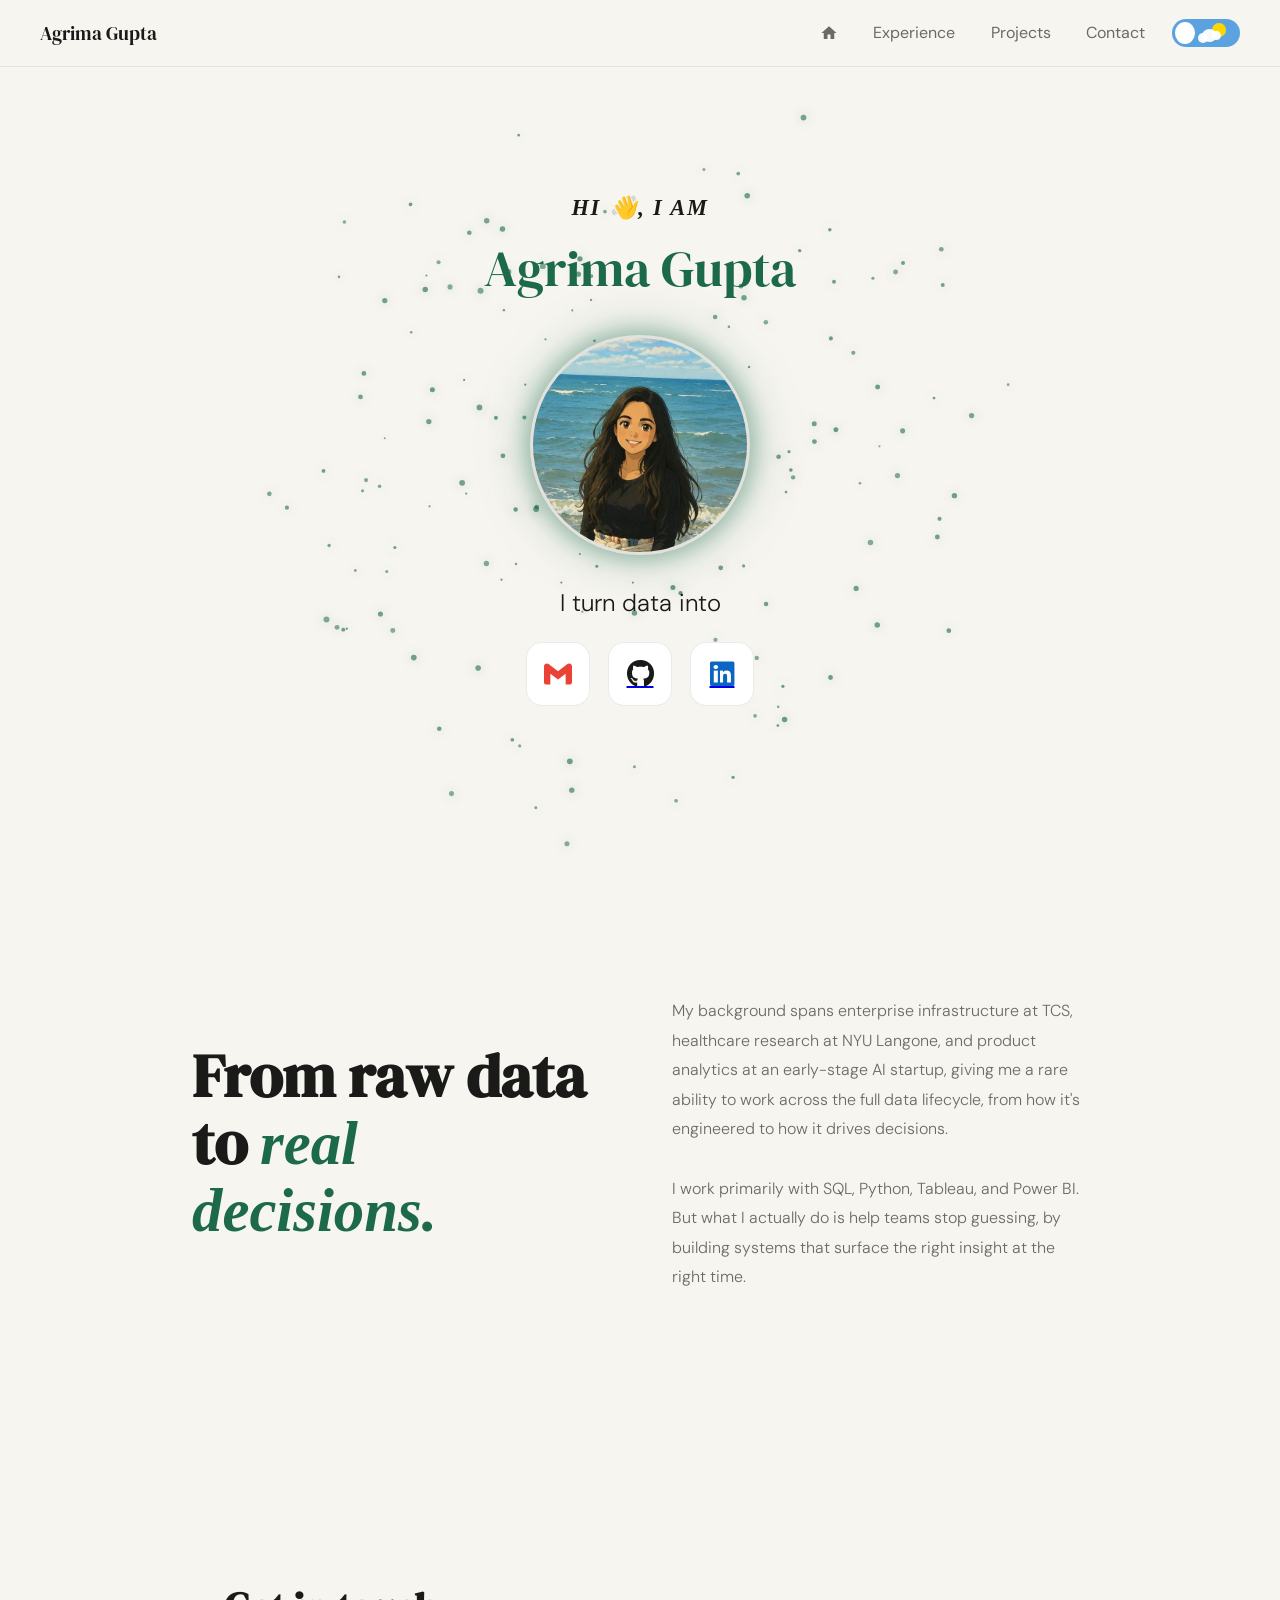
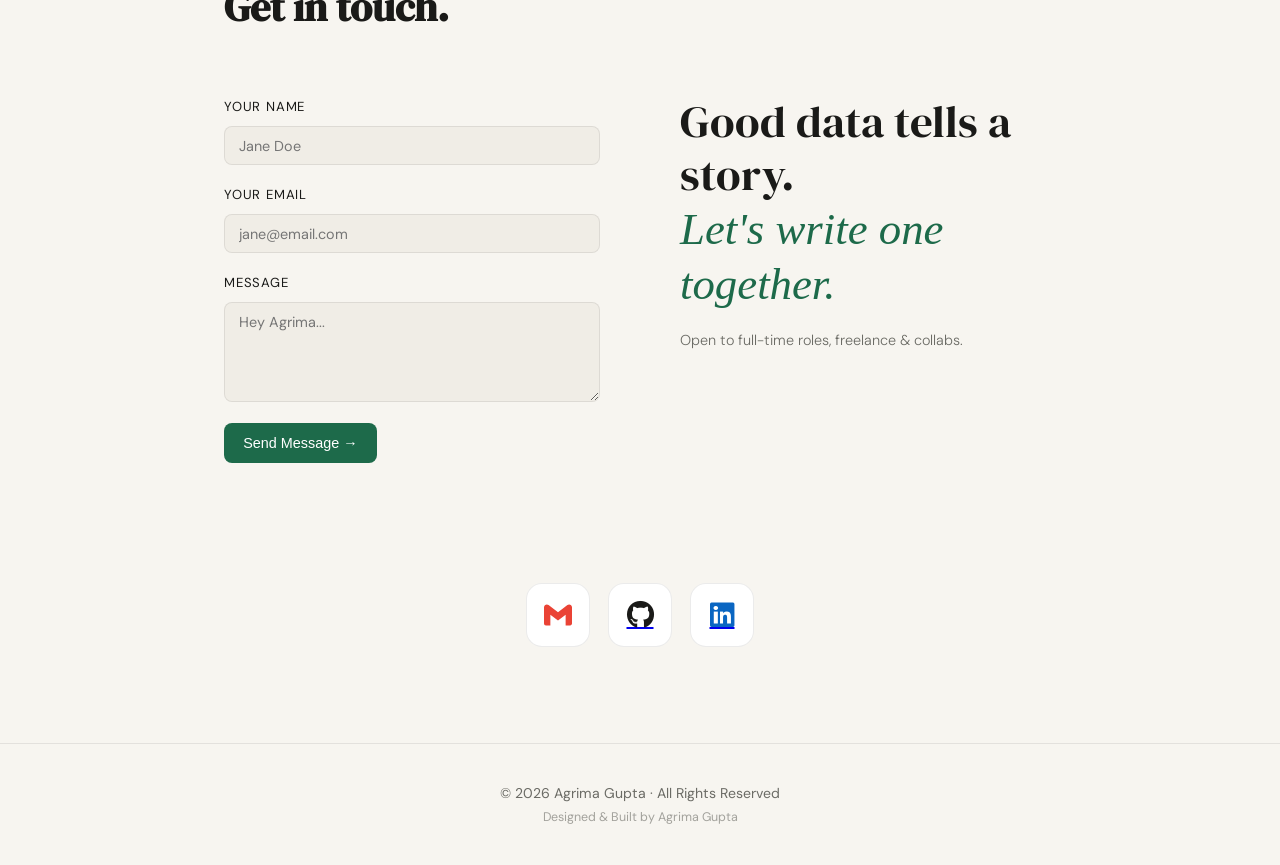
==== commit 2b2a08d6: "minor tweaks in content" ====
--- a/index.html
+++ b/index.html
@@ -125,15 +125,16 @@
   </div>
 
   <div class="about-right reveal-right">
-    <p class="about-text">
-      I enjoy working at the intersection of analytics, product thinking, and storytelling.
-      My background spans enterprise infrastructure at TCS, healthcare research at NYU Langone,
-      and product analytics at an AI startup, experiences that taught me how to work with messy
-      data, ask better questions, and build systems that help teams move faster.
-      <br><br>
-      I primarily work with SQL, Python, Tableau, and Power BI, and I'm especially interested
-      in product analytics, experimentation, and data-driven decision making.
-    </p>
+   <p class="about-text">
+    My background spans enterprise infrastructure at TCS, healthcare research at 
+    NYU Langone, and product analytics at an early-stage AI startup, giving me 
+    a rare ability to work across the full data lifecycle, from how it's engineered 
+    to how it drives decisions.
+    <br><br>
+    I work primarily with SQL, Python, Tableau, and Power BI. But what I actually 
+    do is help teams stop guessing, by building systems that surface the right 
+    insight at the right time.
+  </p>
   </div>
 </section>
 
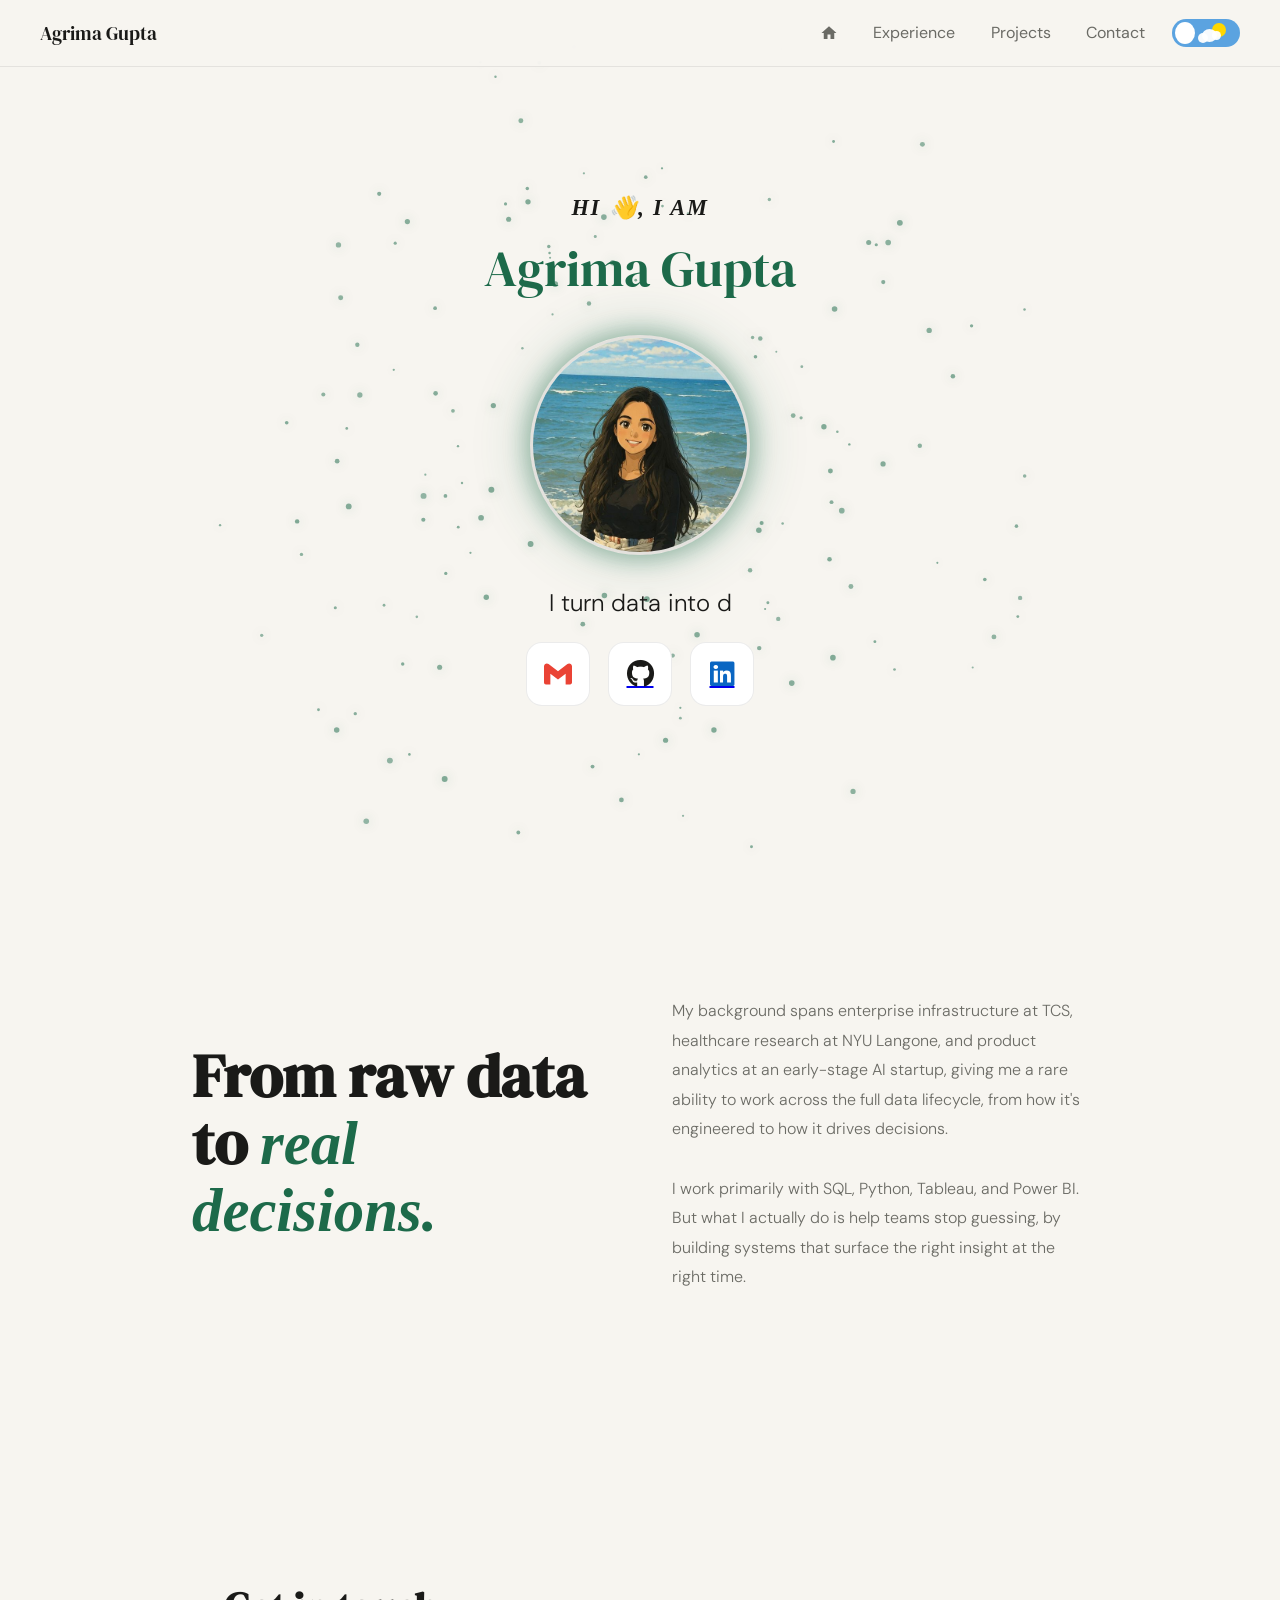
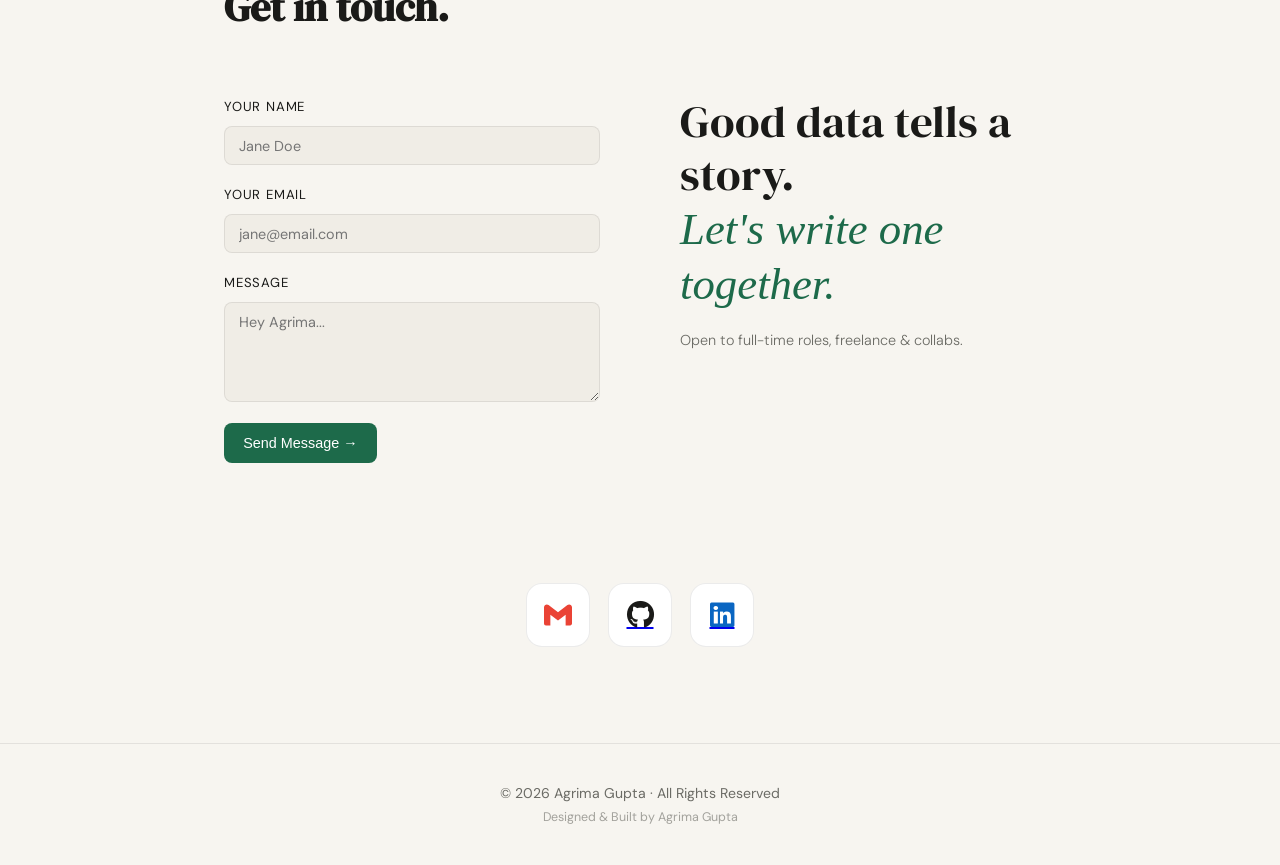
==== commit 34e31aac: "added favicon" ====
--- a/index.html
+++ b/index.html
@@ -1,6 +1,10 @@
 <!DOCTYPE html>
 <html lang="en" data-theme="light">
 <head>
+<link rel="icon" type="image/x-icon" href="favicon.ico">
+<link rel="apple-touch-icon" sizes="180x180" href="apple-touch-icon.png">
+<link rel="icon" type="image/png" sizes="32x32" href="favicon-32x32.png">
+<link rel="icon" type="image/png" sizes="16x16" href="favicon-16x16.png">
 <meta charset="UTF-8">
 <meta name="viewport" content="width=device-width, initial-scale=1.0">
 <meta http-equiv="Cache-Control" content="no-store">
